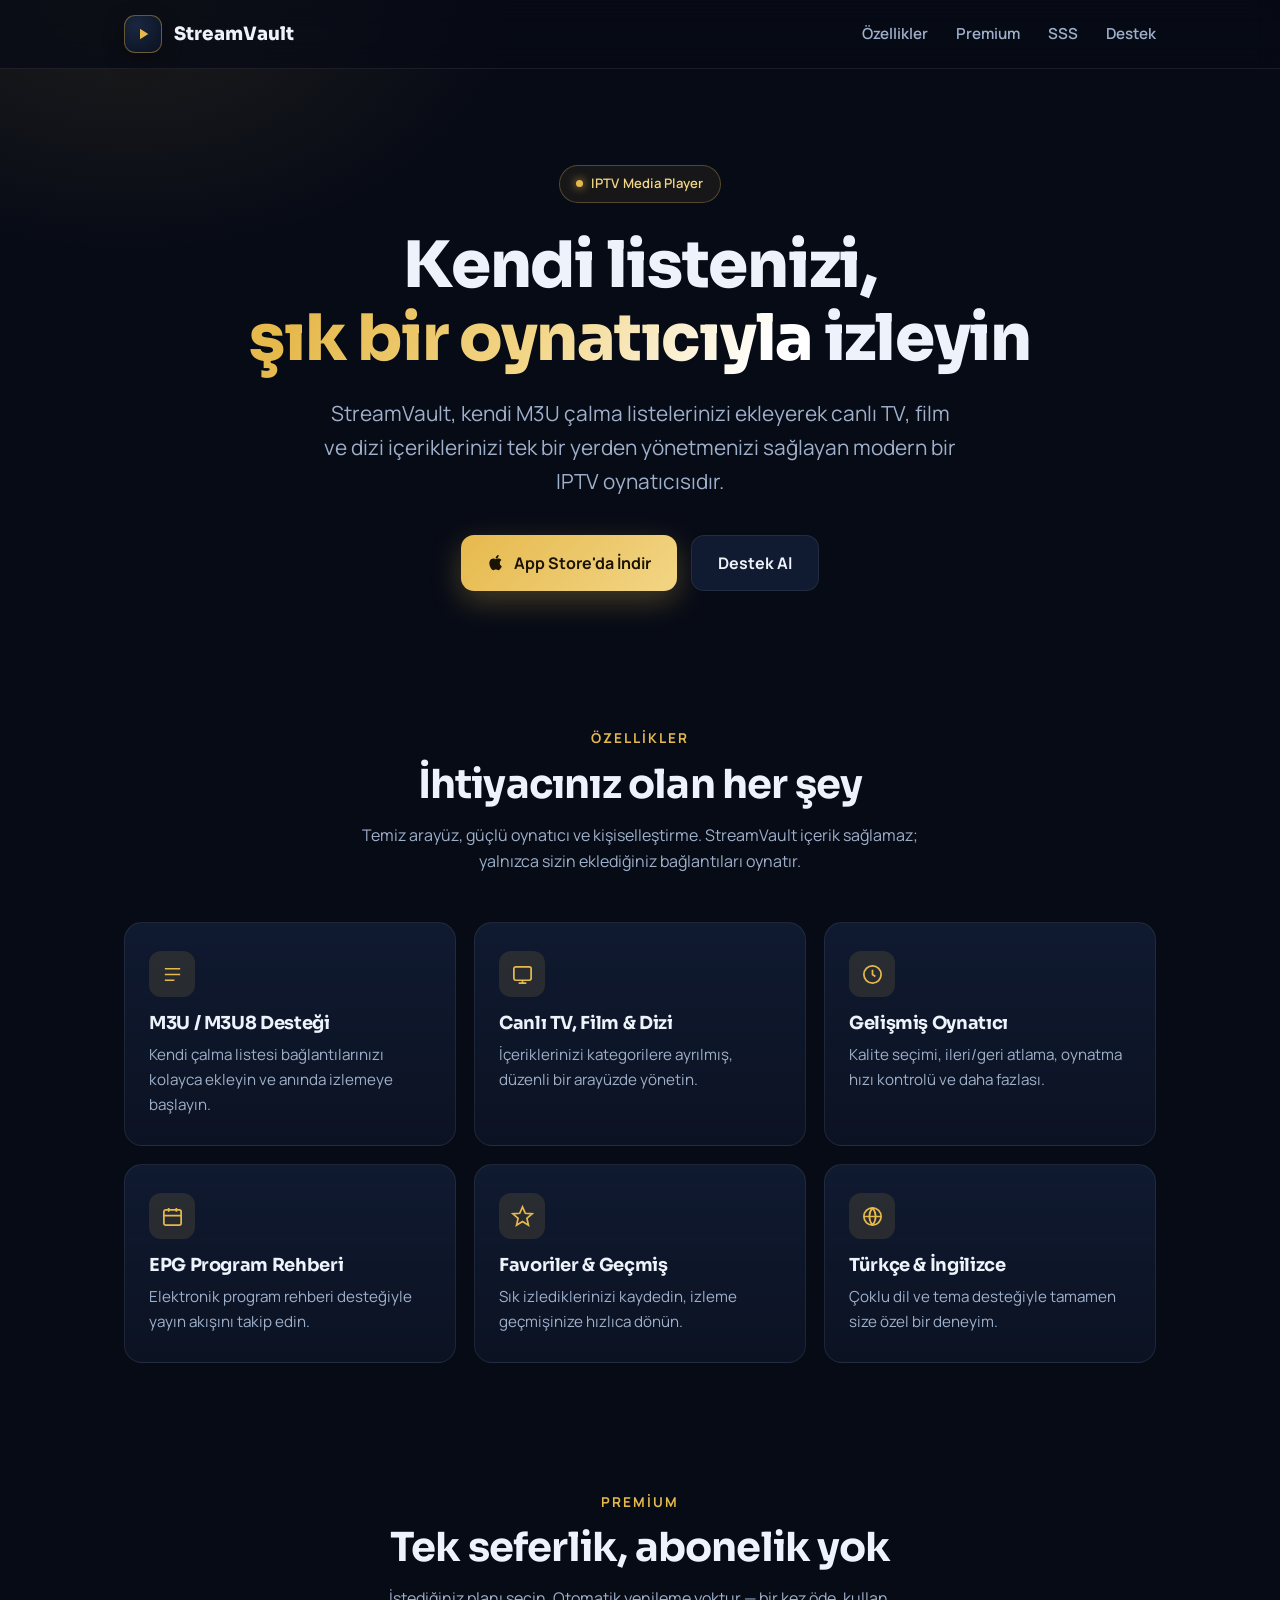
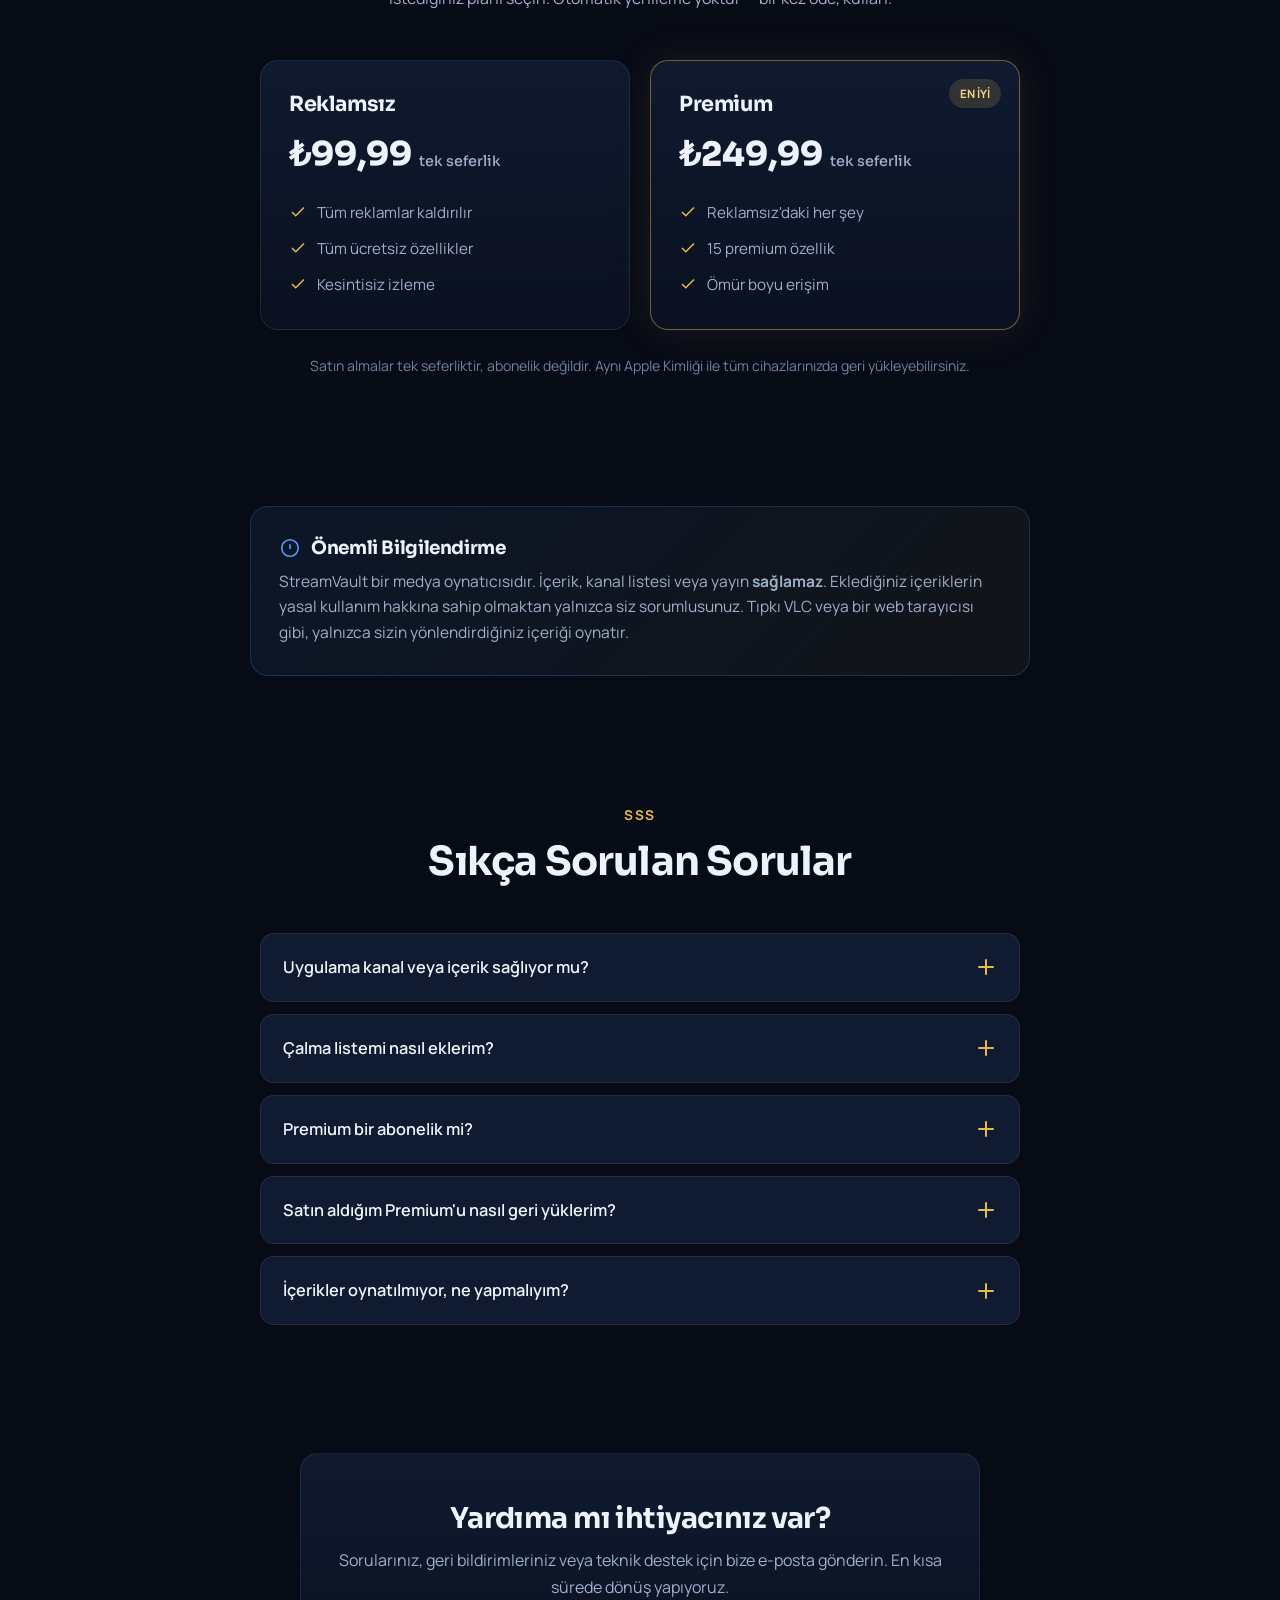
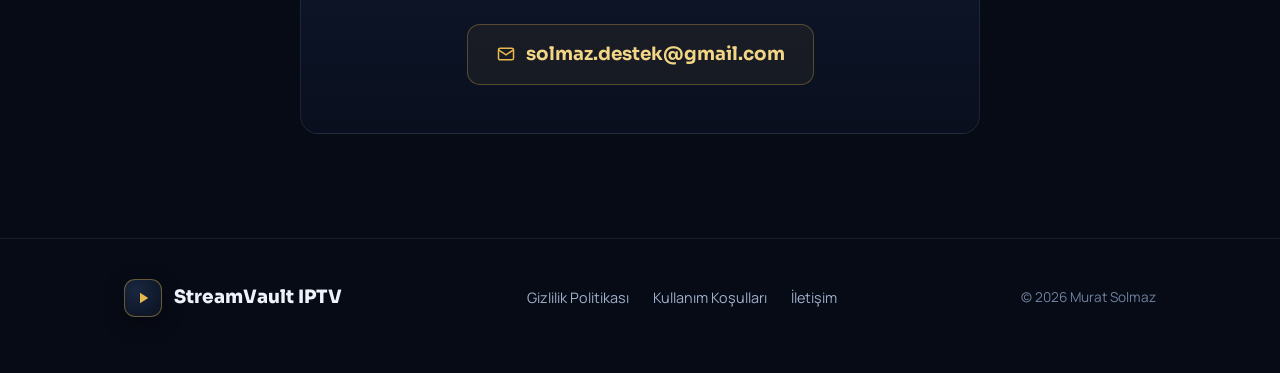
==== index.html @ bd15b853 "Add files via upload" ====
<!DOCTYPE html>
<html lang="tr">
<head>
<meta charset="UTF-8">
<meta name="viewport" content="width=device-width, initial-scale=1.0">
<title>StreamVault IPTV — Destek & Tanıtım</title>
<meta name="description" content="StreamVault IPTV — kendi M3U çalma listelerinizi şık ve hızlı bir oynatıcıyla izleyin. Destek, SSS ve yasal bilgiler.">
<link rel="preconnect" href="https://fonts.googleapis.com">
<link rel="preconnect" href="https://fonts.gstatic.com" crossorigin>
<link href="https://fonts.googleapis.com/css2?family=Sora:wght@600;700;800&family=Manrope:wght@400;500;600;700&display=swap" rel="stylesheet">
<style>
  :root{
    --bg:#070b16;
    --bg2:#0b1222;
    --panel:#101a30;
    --panel-2:#142038;
    --line:rgba(255,255,255,.08);
    --gold:#e6b94d;
    --gold-soft:#f2d585;
    --blue:#4f9cff;
    --text:#eef3fb;
    --muted:#9fb0cb;
    --muted-2:#6f819e;
    --radius:18px;
    --maxw:1080px;
  }
  *{box-sizing:border-box;margin:0;padding:0}
  html{scroll-behavior:smooth}
  body{
    font-family:'Manrope',system-ui,sans-serif;
    background:
      radial-gradient(900px 500px at 85% -10%, rgba(79,156,255,.14), transparent 60%),
      radial-gradient(700px 460px at 10% 0%, rgba(230,185,77,.10), transparent 55%),
      var(--bg);
    color:var(--text);
    line-height:1.65;
    -webkit-font-smoothing:antialiased;
    overflow-x:hidden;
  }
  .wrap{max-width:var(--maxw);margin:0 auto;padding:0 24px}
  h1,h2,h3{font-family:'Sora',sans-serif;line-height:1.15;letter-spacing:-.02em}

  /* NAV */
  header.nav{
    position:sticky;top:0;z-index:50;
    backdrop-filter:blur(14px);
    background:rgba(7,11,22,.72);
    border-bottom:1px solid var(--line);
  }
  .nav-inner{display:flex;align-items:center;justify-content:space-between;height:68px}
  .brand{display:flex;align-items:center;gap:12px;font-family:'Sora';font-weight:800;font-size:1.15rem}
  .logo{
    width:38px;height:38px;border-radius:11px;
    background:radial-gradient(circle at 32% 28%, #1a2740, #0a1120);
    border:1px solid rgba(230,185,77,.4);
    display:grid;place-items:center;flex:none;
    box-shadow:0 6px 20px rgba(0,0,0,.4);
  }
  .logo svg{width:18px;height:18px;fill:var(--gold)}
  .nav-links{display:flex;gap:28px}
  .nav-links a{color:var(--muted);text-decoration:none;font-weight:600;font-size:.95rem;transition:color .2s}
  .nav-links a:hover{color:var(--text)}
  @media(max-width:680px){.nav-links{display:none}}

  /* HERO */
  .hero{padding:96px 0 72px;text-align:center;position:relative}
  .pill{
    display:inline-flex;align-items:center;gap:8px;
    padding:7px 16px;border-radius:999px;
    border:1px solid rgba(230,185,77,.3);
    background:rgba(230,185,77,.07);
    color:var(--gold-soft);font-weight:600;font-size:.82rem;
    margin-bottom:26px;letter-spacing:.02em;
  }
  .pill span{width:7px;height:7px;border-radius:50%;background:var(--gold);box-shadow:0 0 10px var(--gold)}
  .hero h1{font-size:clamp(2.3rem,6vw,4rem);font-weight:800;margin-bottom:20px}
  .hero h1 .grad{
    background:linear-gradient(120deg,var(--gold) 10%,var(--gold-soft) 50%,#fff 90%);
    -webkit-background-clip:text;background-clip:text;-webkit-text-fill-color:transparent;
  }
  .hero p.lead{font-size:clamp(1.05rem,2.4vw,1.3rem);color:var(--muted);max-width:640px;margin:0 auto 36px}
  .cta-row{display:flex;gap:14px;justify-content:center;flex-wrap:wrap}
  .btn{
    display:inline-flex;align-items:center;gap:9px;
    padding:14px 26px;border-radius:13px;font-weight:700;font-size:1rem;
    text-decoration:none;transition:transform .15s, box-shadow .2s;cursor:pointer;border:none;
  }
  .btn-primary{
    background:linear-gradient(135deg,var(--gold),var(--gold-soft));
    color:#1a1304;box-shadow:0 10px 30px rgba(230,185,77,.28);
  }
  .btn-primary:hover{transform:translateY(-2px);box-shadow:0 14px 38px rgba(230,185,77,.4)}
  .btn-ghost{background:var(--panel);color:var(--text);border:1px solid var(--line)}
  .btn-ghost:hover{transform:translateY(-2px);border-color:rgba(255,255,255,.2)}

  /* SECTION */
  section{padding:64px 0}
  .sec-head{text-align:center;margin-bottom:48px}
  .sec-head .kicker{color:var(--gold);font-weight:700;font-size:.85rem;letter-spacing:.14em;text-transform:uppercase;display:block;margin-bottom:12px}
  .sec-head h2{font-size:clamp(1.7rem,4vw,2.5rem);font-weight:700}
  .sec-head p{color:var(--muted);max-width:560px;margin:14px auto 0}

  /* FEATURE GRID */
  .grid{display:grid;grid-template-columns:repeat(3,1fr);gap:18px}
  @media(max-width:860px){.grid{grid-template-columns:repeat(2,1fr)}}
  @media(max-width:560px){.grid{grid-template-columns:1fr}}
  .card{
    background:linear-gradient(180deg,var(--panel),rgba(16,26,48,.5));
    border:1px solid var(--line);border-radius:var(--radius);
    padding:28px 24px;transition:transform .2s, border-color .2s;
  }
  .card:hover{transform:translateY(-4px);border-color:rgba(230,185,77,.25)}
  .card .ic{
    width:46px;height:46px;border-radius:12px;display:grid;place-items:center;
    background:rgba(230,185,77,.12);margin-bottom:16px;
  }
  .card .ic svg{width:23px;height:23px;stroke:var(--gold);fill:none;stroke-width:1.8}
  .card h3{font-size:1.12rem;margin-bottom:8px}
  .card p{color:var(--muted);font-size:.95rem}

  /* PRICING */
  .price-grid{display:grid;grid-template-columns:1fr 1fr;gap:20px;max-width:760px;margin:0 auto}
  @media(max-width:620px){.price-grid{grid-template-columns:1fr}}
  .price{
    background:linear-gradient(180deg,var(--panel),rgba(16,26,48,.4));
    border:1px solid var(--line);border-radius:var(--radius);padding:32px 28px;position:relative;
  }
  .price.feat{border-color:rgba(230,185,77,.45);box-shadow:0 0 40px rgba(230,185,77,.1)}
  .price .tag{position:absolute;top:18px;right:18px;font-size:.72rem;font-weight:700;padding:5px 11px;border-radius:999px;background:rgba(230,185,77,.16);color:var(--gold-soft)}
  .price h3{font-size:1.3rem;margin-bottom:6px}
  .price .amt{font-family:'Sora';font-size:2.1rem;font-weight:800;margin:10px 0 4px}
  .price .amt small{font-size:.9rem;font-weight:500;color:var(--muted)}
  .price ul{list-style:none;margin-top:18px;display:flex;flex-direction:column;gap:11px}
  .price li{display:flex;gap:10px;align-items:flex-start;color:var(--muted);font-size:.95rem}
  .price li svg{width:18px;height:18px;flex:none;margin-top:3px;stroke:var(--gold);fill:none;stroke-width:2}
  .note-once{text-align:center;color:var(--muted-2);font-size:.88rem;margin-top:24px}

  /* IMPORTANT BOX */
  .notice{
    background:linear-gradient(135deg,rgba(79,156,255,.08),rgba(230,185,77,.05));
    border:1px solid rgba(79,156,255,.2);border-radius:var(--radius);
    padding:30px 28px;max-width:780px;margin:0 auto;
  }
  .notice h3{display:flex;align-items:center;gap:10px;font-size:1.15rem;margin-bottom:10px}
  .notice h3 svg{width:22px;height:22px;stroke:var(--blue);fill:none;stroke-width:1.8}
  .notice p{color:var(--muted);font-size:.97rem}

  /* FAQ */
  .faq-list{max-width:760px;margin:0 auto;display:flex;flex-direction:column;gap:12px}
  details{
    background:var(--panel);border:1px solid var(--line);border-radius:14px;
    padding:0 22px;overflow:hidden;transition:border-color .2s;
  }
  details[open]{border-color:rgba(230,185,77,.25)}
  summary{
    cursor:pointer;padding:20px 0;font-weight:600;font-size:1.02rem;
    list-style:none;display:flex;justify-content:space-between;align-items:center;gap:16px;
  }
  summary::-webkit-details-marker{display:none}
  summary .plus{flex:none;width:22px;height:22px;position:relative;transition:transform .25s}
  summary .plus::before,summary .plus::after{content:'';position:absolute;background:var(--gold);border-radius:2px}
  summary .plus::before{top:10px;left:3px;right:3px;height:2px}
  summary .plus::after{left:10px;top:3px;bottom:3px;width:2px;transition:opacity .25s}
  details[open] summary .plus::after{opacity:0}
  details .ans{color:var(--muted);font-size:.96rem;padding:0 0 22px}

  /* CONTACT */
  .contact-box{
    text-align:center;background:linear-gradient(180deg,var(--panel),rgba(16,26,48,.3));
    border:1px solid var(--line);border-radius:var(--radius);padding:48px 28px;max-width:680px;margin:0 auto;
  }
  .contact-box h2{font-size:1.8rem;margin-bottom:12px}
  .contact-box p{color:var(--muted);margin-bottom:24px}
  .mail{
    display:inline-flex;align-items:center;gap:10px;font-family:'Sora';font-weight:700;
    font-size:1.15rem;color:var(--gold-soft);text-decoration:none;
    padding:14px 28px;border:1px solid rgba(230,185,77,.3);border-radius:13px;
    background:rgba(230,185,77,.06);transition:all .2s;
  }
  .mail:hover{background:rgba(230,185,77,.12);transform:translateY(-2px)}
  .mail svg{width:20px;height:20px;stroke:var(--gold);fill:none;stroke-width:1.8}

  /* FOOTER */
  footer{border-top:1px solid var(--line);padding:40px 0 56px;margin-top:40px}
  .foot-inner{display:flex;justify-content:space-between;align-items:center;flex-wrap:wrap;gap:20px}
  .foot-links{display:flex;gap:24px;flex-wrap:wrap}
  .foot-links a{color:var(--muted);text-decoration:none;font-size:.9rem;transition:color .2s}
  .foot-links a:hover{color:var(--gold-soft)}
  .copy{color:var(--muted-2);font-size:.85rem}

  .reveal{opacity:0;transform:translateY(24px);transition:opacity .7s ease, transform .7s ease}
  .reveal.in{opacity:1;transform:none}
</style>
</head>
<body>

<header class="nav">
  <div class="wrap nav-inner">
    <div class="brand">
      <span class="logo">
        <svg viewBox="0 0 24 24"><path d="M8 5v14l11-7z"/></svg>
      </span>
      StreamVault
    </div>
    <nav class="nav-links">
      <a href="#features">Özellikler</a>
      <a href="#pricing">Premium</a>
      <a href="#faq">SSS</a>
      <a href="#contact">Destek</a>
    </nav>
  </div>
</header>

<section class="hero">
  <div class="wrap">
    <div class="pill"><span></span> IPTV Media Player</div>
    <h1>Kendi listenizi,<br><span class="grad">şık bir oynatıcıyla</span> izleyin</h1>
    <p class="lead">StreamVault, kendi M3U çalma listelerinizi ekleyerek canlı TV, film ve dizi içeriklerinizi tek bir yerden yönetmenizi sağlayan modern bir IPTV oynatıcısıdır.</p>
    <div class="cta-row">
      <a class="btn btn-primary" href="https://apps.apple.com/tr/app/streamvault-iptv/id6762657480">
        <svg width="18" height="18" viewBox="0 0 24 24" fill="#1a1304"><path d="M17.05 12.04c-.03-2.6 2.12-3.85 2.22-3.91-1.21-1.77-3.09-2.01-3.76-2.04-1.6-.16-3.12.94-3.93.94-.81 0-2.06-.92-3.39-.89-1.74.03-3.35 1.01-4.25 2.57-1.81 3.14-.46 7.79 1.3 10.34.86 1.25 1.88 2.65 3.21 2.6 1.29-.05 1.78-.83 3.34-.83 1.55 0 2 .83 3.37.81 1.39-.03 2.27-1.27 3.12-2.53.98-1.45 1.39-2.85 1.41-2.92-.03-.01-2.71-1.04-2.74-4.13M14.54 4.6c.71-.86 1.19-2.06 1.06-3.25-1.02.04-2.26.68-2.99 1.54-.66.76-1.23 1.98-1.08 3.15 1.14.09 2.3-.58 3.01-1.44"/></svg>
        App Store'da İndir
      </a>
      <a class="btn btn-ghost" href="#contact">Destek Al</a>
    </div>
  </div>
</section>

<section id="features">
  <div class="wrap">
    <div class="sec-head reveal">
      <span class="kicker">Özellikler</span>
      <h2>İhtiyacınız olan her şey</h2>
      <p>Temiz arayüz, güçlü oynatıcı ve kişiselleştirme. StreamVault içerik sağlamaz; yalnızca sizin eklediğiniz bağlantıları oynatır.</p>
    </div>
    <div class="grid">
      <div class="card reveal">
        <div class="ic"><svg viewBox="0 0 24 24"><path d="M4 6h16M4 12h16M4 18h10"/></svg></div>
        <h3>M3U / M3U8 Desteği</h3>
        <p>Kendi çalma listesi bağlantılarınızı kolayca ekleyin ve anında izlemeye başlayın.</p>
      </div>
      <div class="card reveal">
        <div class="ic"><svg viewBox="0 0 24 24"><rect x="3" y="4" width="18" height="14" rx="2"/><path d="M8 21h8M12 18v3"/></svg></div>
        <h3>Canlı TV, Film & Dizi</h3>
        <p>İçeriklerinizi kategorilere ayrılmış, düzenli bir arayüzde yönetin.</p>
      </div>
      <div class="card reveal">
        <div class="ic"><svg viewBox="0 0 24 24"><circle cx="12" cy="12" r="9"/><path d="M12 7v5l3 2"/></svg></div>
        <h3>Gelişmiş Oynatıcı</h3>
        <p>Kalite seçimi, ileri/geri atlama, oynatma hızı kontrolü ve daha fazlası.</p>
      </div>
      <div class="card reveal">
        <div class="ic"><svg viewBox="0 0 24 24"><rect x="3" y="5" width="18" height="16" rx="2"/><path d="M16 3v4M8 3v4M3 11h18"/></svg></div>
        <h3>EPG Program Rehberi</h3>
        <p>Elektronik program rehberi desteğiyle yayın akışını takip edin.</p>
      </div>
      <div class="card reveal">
        <div class="ic"><svg viewBox="0 0 24 24"><path d="M12 17.3l-6.2 3.7 1.6-7L2 9.2l7.1-.6L12 2l2.9 6.6 7.1.6-5.4 4.8 1.6 7z"/></svg></div>
        <h3>Favoriler & Geçmiş</h3>
        <p>Sık izlediklerinizi kaydedin, izleme geçmişinize hızlıca dönün.</p>
      </div>
      <div class="card reveal">
        <div class="ic"><svg viewBox="0 0 24 24"><circle cx="12" cy="12" r="9"/><path d="M3 12h18M12 3a14 14 0 010 18M12 3a14 14 0 000 18"/></svg></div>
        <h3>Türkçe & İngilizce</h3>
        <p>Çoklu dil ve tema desteğiyle tamamen size özel bir deneyim.</p>
      </div>
    </div>
  </div>
</section>

<section id="pricing">
  <div class="wrap">
    <div class="sec-head reveal">
      <span class="kicker">Premium</span>
      <h2>Tek seferlik, abonelik yok</h2>
      <p>İstediğiniz planı seçin. Otomatik yenileme yoktur — bir kez öde, kullan.</p>
    </div>
    <div class="price-grid">
      <div class="price reveal">
        <h3>Reklamsız</h3>
        <div class="amt">₺99,99 <small>tek seferlik</small></div>
        <ul>
          <li><svg viewBox="0 0 24 24"><path d="M20 6L9 17l-5-5"/></svg> Tüm reklamlar kaldırılır</li>
          <li><svg viewBox="0 0 24 24"><path d="M20 6L9 17l-5-5"/></svg> Tüm ücretsiz özellikler</li>
          <li><svg viewBox="0 0 24 24"><path d="M20 6L9 17l-5-5"/></svg> Kesintisiz izleme</li>
        </ul>
      </div>
      <div class="price feat reveal">
        <span class="tag">EN İYİ</span>
        <h3>Premium</h3>
        <div class="amt">₺249,99 <small>tek seferlik</small></div>
        <ul>
          <li><svg viewBox="0 0 24 24"><path d="M20 6L9 17l-5-5"/></svg> Reklamsız'daki her şey</li>
          <li><svg viewBox="0 0 24 24"><path d="M20 6L9 17l-5-5"/></svg> 15 premium özellik</li>
          <li><svg viewBox="0 0 24 24"><path d="M20 6L9 17l-5-5"/></svg> Ömür boyu erişim</li>
        </ul>
      </div>
    </div>
    <p class="note-once">Satın almalar tek seferliktir, abonelik değildir. Aynı Apple Kimliği ile tüm cihazlarınızda geri yükleyebilirsiniz.</p>
  </div>
</section>

<section>
  <div class="wrap">
    <div class="notice reveal">
      <h3><svg viewBox="0 0 24 24"><circle cx="12" cy="12" r="9"/><path d="M12 8v5M12 16h.01"/></svg> Önemli Bilgilendirme</h3>
      <p>StreamVault bir medya oynatıcısıdır. İçerik, kanal listesi veya yayın <strong>sağlamaz</strong>. Eklediğiniz içeriklerin yasal kullanım hakkına sahip olmaktan yalnızca siz sorumlusunuz. Tıpkı VLC veya bir web tarayıcısı gibi, yalnızca sizin yönlendirdiğiniz içeriği oynatır.</p>
    </div>
  </div>
</section>

<section id="faq">
  <div class="wrap">
    <div class="sec-head reveal">
      <span class="kicker">SSS</span>
      <h2>Sıkça Sorulan Sorular</h2>
    </div>
    <div class="faq-list">
      <details class="reveal"><summary>Uygulama kanal veya içerik sağlıyor mu?<span class="plus"></span></summary><div class="ans">Hayır. StreamVault yalnızca bir oynatıcıdır. Hiçbir kanal, yayın veya çalma listesi içermez. İzlemek için kendi M3U/M3U8 bağlantınızı eklemeniz gerekir.</div></details>
      <details class="reveal"><summary>Çalma listemi nasıl eklerim?<span class="plus"></span></summary><div class="ans">Uygulamayı açın, Ayarlar → "Playlist Ekle" bölümüne gidin ve sahip olduğunuz M3U bağlantısını yapıştırın. İçerikleriniz otomatik olarak yüklenir.</div></details>
      <details class="reveal"><summary>Premium bir abonelik mi?<span class="plus"></span></summary><div class="ans">Hayır. Hem "Reklamsız" hem "Premium" tek seferlik satın alımlardır. Otomatik yenileme veya tekrar eden ödeme yoktur.</div></details>
      <details class="reveal"><summary>Satın aldığım Premium'u nasıl geri yüklerim?<span class="plus"></span></summary><div class="ans">Premium ekranındaki "Satın Alımları Geri Yükle" butonuna dokunun. Aynı Apple Kimliği ile yaptığınız satın alımlar geri yüklenir.</div></details>
      <details class="reveal"><summary>İçerikler oynatılmıyor, ne yapmalıyım?<span class="plus"></span></summary><div class="ans">Genellikle sorun çalma listesi bağlantınızın kaynağındadır (ölü bağlantı, sunucu sorunu vb.). Bağlantınızın geçerli ve aktif olduğundan emin olun. Sorun devam ederse bize ulaşın.</div></details>
    </div>
  </div>
</section>

<section id="contact">
  <div class="wrap">
    <div class="contact-box reveal">
      <h2>Yardıma mı ihtiyacınız var?</h2>
      <p>Sorularınız, geri bildirimleriniz veya teknik destek için bize e-posta gönderin. En kısa sürede dönüş yapıyoruz.</p>
      <a class="mail" href="mailto:solmaz.destek@gmail.com">
        <svg viewBox="0 0 24 24"><rect x="3" y="5" width="18" height="14" rx="2"/><path d="M3 7l9 6 9-6"/></svg>
        solmaz.destek@gmail.com
      </a>
    </div>
  </div>
</section>

<footer>
  <div class="wrap foot-inner">
    <div class="brand">
      <span class="logo"><svg viewBox="0 0 24 24"><path d="M8 5v14l11-7z"/></svg></span>
      StreamVault IPTV
    </div>
    <div class="foot-links">
      <a href="https://gist.githubusercontent.com/muratsezge-alt/57a60ac7bba4a7494eb8a30b36fe1b55/raw/083769c02d059888ab2db12d92b457cb4a80096b/privacy_policy.txt">Gizlilik Politikası</a>
      <a href="https://gist.githubusercontent.com/muratsezge-alt/88930038edd16ac57fd16eb6643126c4/raw/b0a9246acb3329d18c4afd1e136d82c016bf0df9/terms_of_service.txt">Kullanım Koşulları</a>
      <a href="mailto:solmaz.destek@gmail.com">İletişim</a>
    </div>
    <div class="copy">© 2026 Murat Solmaz</div>
  </div>
</footer>

<script>
  const obs = new IntersectionObserver((entries)=>{
    entries.forEach((e,i)=>{ if(e.isIntersecting){ setTimeout(()=>e.target.classList.add('in'), i*60); obs.unobserve(e.target);} });
  },{threshold:.12});
  document.querySelectorAll('.reveal').forEach(el=>obs.observe(el));
</script>
</body>
</html>
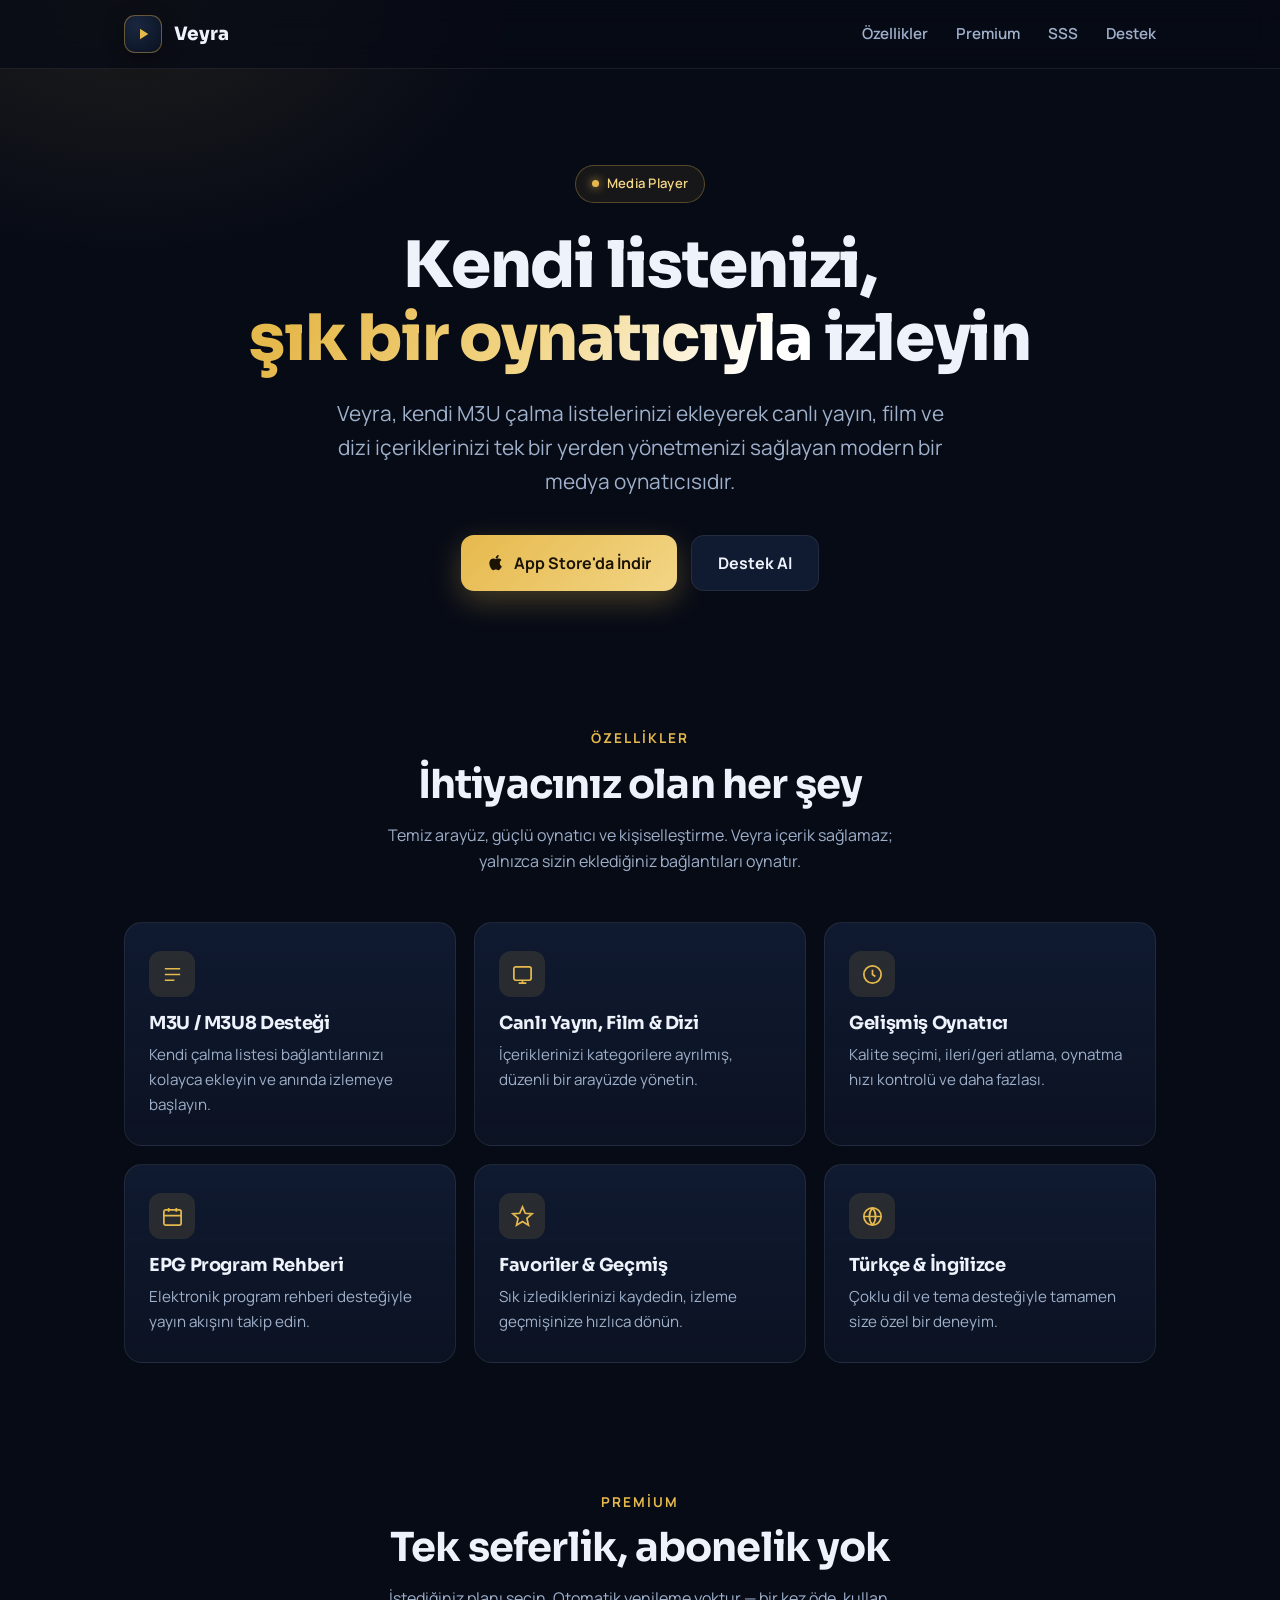
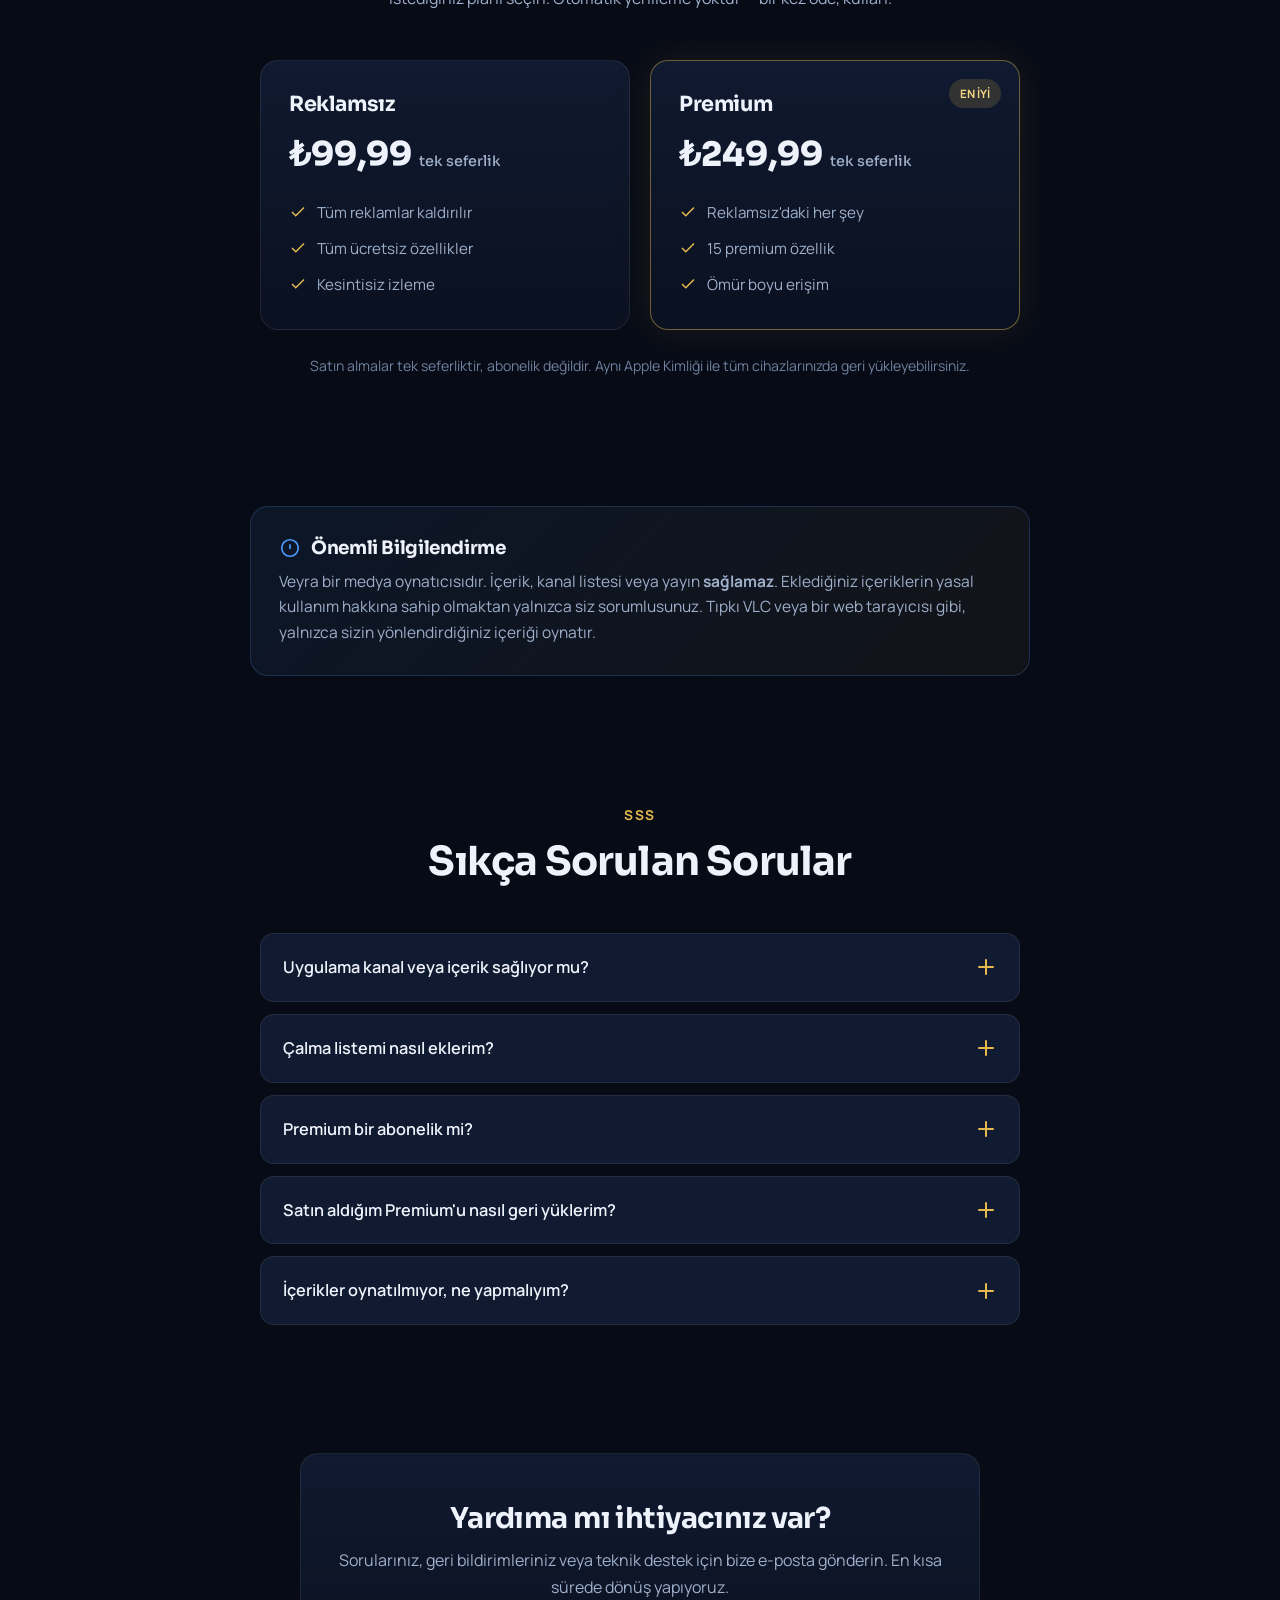
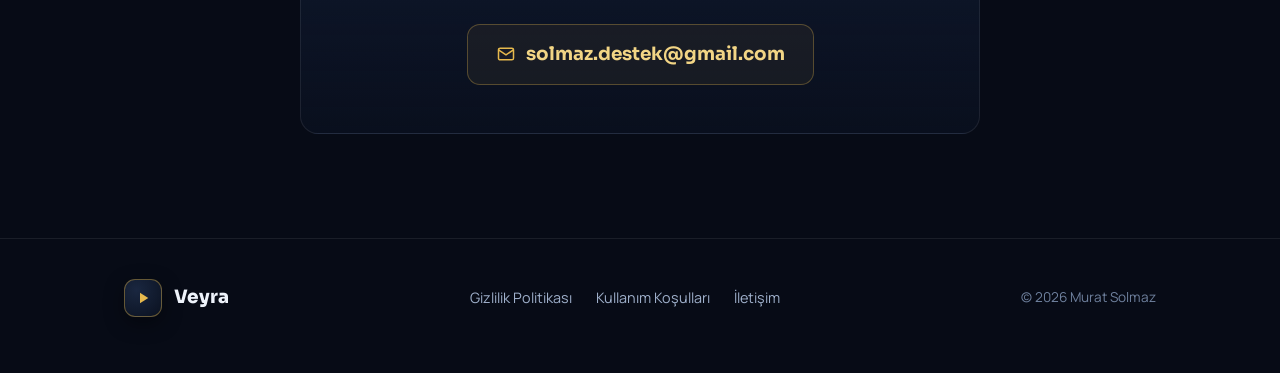
==== commit 591b58ef: "Change title and description from StreamVault to Veyra" ====
--- a/index.html
+++ b/index.html
@@ -3,8 +3,8 @@
 <head>
 <meta charset="UTF-8">
 <meta name="viewport" content="width=device-width, initial-scale=1.0">
-<title>StreamVault IPTV — Destek & Tanıtım</title>
-<meta name="description" content="StreamVault IPTV — kendi M3U çalma listelerinizi şık ve hızlı bir oynatıcıyla izleyin. Destek, SSS ve yasal bilgiler.">
+<title>Veyra — Destek & Tanıtım</title>
+<meta name="description" content="Veyra — kendi M3U çalma listelerinizi şık ve hızlı bir oynatıcıyla izleyin. Destek, SSS ve yasal bilgiler.">
 <link rel="preconnect" href="https://fonts.googleapis.com">
 <link rel="preconnect" href="https://fonts.gstatic.com" crossorigin>
 <link href="https://fonts.googleapis.com/css2?family=Sora:wght@600;700;800&family=Manrope:wght@400;500;600;700&display=swap" rel="stylesheet">
@@ -200,7 +200,7 @@
       <span class="logo">
         <svg viewBox="0 0 24 24"><path d="M8 5v14l11-7z"/></svg>
       </span>
-      StreamVault
+      Veyra
     </div>
     <nav class="nav-links">
       <a href="#features">Özellikler</a>
@@ -213,11 +213,11 @@
 
 <section class="hero">
   <div class="wrap">
-    <div class="pill"><span></span> IPTV Media Player</div>
+    <div class="pill"><span></span> Media Player</div>
     <h1>Kendi listenizi,<br><span class="grad">şık bir oynatıcıyla</span> izleyin</h1>
-    <p class="lead">StreamVault, kendi M3U çalma listelerinizi ekleyerek canlı TV, film ve dizi içeriklerinizi tek bir yerden yönetmenizi sağlayan modern bir IPTV oynatıcısıdır.</p>
+    <p class="lead">Veyra, kendi M3U çalma listelerinizi ekleyerek canlı yayın, film ve dizi içeriklerinizi tek bir yerden yönetmenizi sağlayan modern bir medya oynatıcısıdır.</p>
     <div class="cta-row">
-      <a class="btn btn-primary" href="https://apps.apple.com/tr/app/streamvault-iptv/id6762657480">
+      <a class="btn btn-primary" href="https://apps.apple.com/app/id6762657480">
         <svg width="18" height="18" viewBox="0 0 24 24" fill="#1a1304"><path d="M17.05 12.04c-.03-2.6 2.12-3.85 2.22-3.91-1.21-1.77-3.09-2.01-3.76-2.04-1.6-.16-3.12.94-3.93.94-.81 0-2.06-.92-3.39-.89-1.74.03-3.35 1.01-4.25 2.57-1.81 3.14-.46 7.79 1.3 10.34.86 1.25 1.88 2.65 3.21 2.6 1.29-.05 1.78-.83 3.34-.83 1.55 0 2 .83 3.37.81 1.39-.03 2.27-1.27 3.12-2.53.98-1.45 1.39-2.85 1.41-2.92-.03-.01-2.71-1.04-2.74-4.13M14.54 4.6c.71-.86 1.19-2.06 1.06-3.25-1.02.04-2.26.68-2.99 1.54-.66.76-1.23 1.98-1.08 3.15 1.14.09 2.3-.58 3.01-1.44"/></svg>
         App Store'da İndir
       </a>
@@ -231,7 +231,7 @@
     <div class="sec-head reveal">
       <span class="kicker">Özellikler</span>
       <h2>İhtiyacınız olan her şey</h2>
-      <p>Temiz arayüz, güçlü oynatıcı ve kişiselleştirme. StreamVault içerik sağlamaz; yalnızca sizin eklediğiniz bağlantıları oynatır.</p>
+      <p>Temiz arayüz, güçlü oynatıcı ve kişiselleştirme. Veyra içerik sağlamaz; yalnızca sizin eklediğiniz bağlantıları oynatır.</p>
     </div>
     <div class="grid">
       <div class="card reveal">
@@ -241,7 +241,7 @@
       </div>
       <div class="card reveal">
         <div class="ic"><svg viewBox="0 0 24 24"><rect x="3" y="4" width="18" height="14" rx="2"/><path d="M8 21h8M12 18v3"/></svg></div>
-        <h3>Canlı TV, Film & Dizi</h3>
+        <h3>Canlı Yayın, Film & Dizi</h3>
         <p>İçeriklerinizi kategorilere ayrılmış, düzenli bir arayüzde yönetin.</p>
       </div>
       <div class="card reveal">
@@ -304,7 +304,7 @@
   <div class="wrap">
     <div class="notice reveal">
       <h3><svg viewBox="0 0 24 24"><circle cx="12" cy="12" r="9"/><path d="M12 8v5M12 16h.01"/></svg> Önemli Bilgilendirme</h3>
-      <p>StreamVault bir medya oynatıcısıdır. İçerik, kanal listesi veya yayın <strong>sağlamaz</strong>. Eklediğiniz içeriklerin yasal kullanım hakkına sahip olmaktan yalnızca siz sorumlusunuz. Tıpkı VLC veya bir web tarayıcısı gibi, yalnızca sizin yönlendirdiğiniz içeriği oynatır.</p>
+      <p>Veyra bir medya oynatıcısıdır. İçerik, kanal listesi veya yayın <strong>sağlamaz</strong>. Eklediğiniz içeriklerin yasal kullanım hakkına sahip olmaktan yalnızca siz sorumlusunuz. Tıpkı VLC veya bir web tarayıcısı gibi, yalnızca sizin yönlendirdiğiniz içeriği oynatır.</p>
     </div>
   </div>
 </section>
@@ -316,7 +316,7 @@
       <h2>Sıkça Sorulan Sorular</h2>
     </div>
     <div class="faq-list">
-      <details class="reveal"><summary>Uygulama kanal veya içerik sağlıyor mu?<span class="plus"></span></summary><div class="ans">Hayır. StreamVault yalnızca bir oynatıcıdır. Hiçbir kanal, yayın veya çalma listesi içermez. İzlemek için kendi M3U/M3U8 bağlantınızı eklemeniz gerekir.</div></details>
+      <details class="reveal"><summary>Uygulama kanal veya içerik sağlıyor mu?<span class="plus"></span></summary><div class="ans">Hayır. Veyra yalnızca bir oynatıcıdır. Hiçbir kanal, yayın veya çalma listesi içermez. İzlemek için kendi M3U/M3U8 bağlantınızı eklemeniz gerekir.</div></details>
       <details class="reveal"><summary>Çalma listemi nasıl eklerim?<span class="plus"></span></summary><div class="ans">Uygulamayı açın, Ayarlar → "Playlist Ekle" bölümüne gidin ve sahip olduğunuz M3U bağlantısını yapıştırın. İçerikleriniz otomatik olarak yüklenir.</div></details>
       <details class="reveal"><summary>Premium bir abonelik mi?<span class="plus"></span></summary><div class="ans">Hayır. Hem "Reklamsız" hem "Premium" tek seferlik satın alımlardır. Otomatik yenileme veya tekrar eden ödeme yoktur.</div></details>
       <details class="reveal"><summary>Satın aldığım Premium'u nasıl geri yüklerim?<span class="plus"></span></summary><div class="ans">Premium ekranındaki "Satın Alımları Geri Yükle" butonuna dokunun. Aynı Apple Kimliği ile yaptığınız satın alımlar geri yüklenir.</div></details>
@@ -342,7 +342,7 @@
   <div class="wrap foot-inner">
     <div class="brand">
       <span class="logo"><svg viewBox="0 0 24 24"><path d="M8 5v14l11-7z"/></svg></span>
-      StreamVault IPTV
+      Veyra
     </div>
     <div class="foot-links">
       <a href="https://gist.githubusercontent.com/muratsezge-alt/57a60ac7bba4a7494eb8a30b36fe1b55/raw/083769c02d059888ab2db12d92b457cb4a80096b/privacy_policy.txt">Gizlilik Politikası</a>
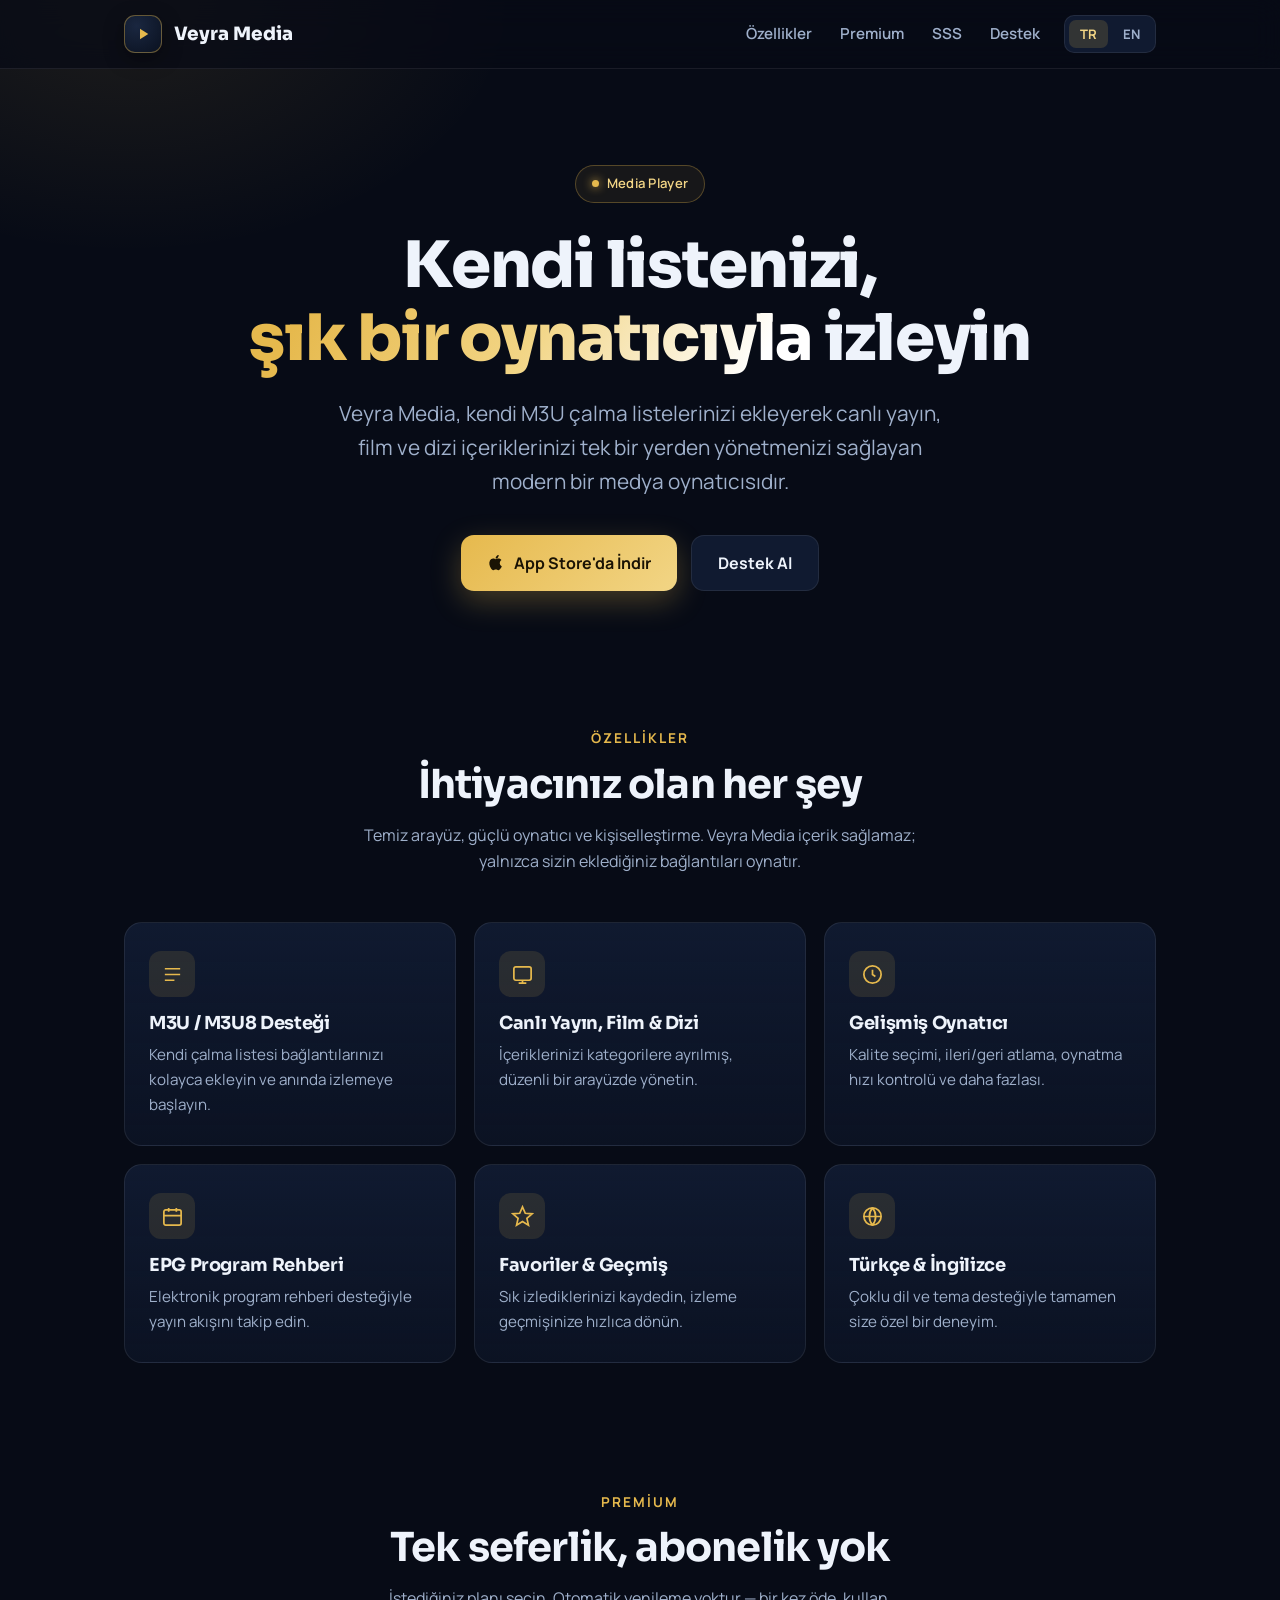
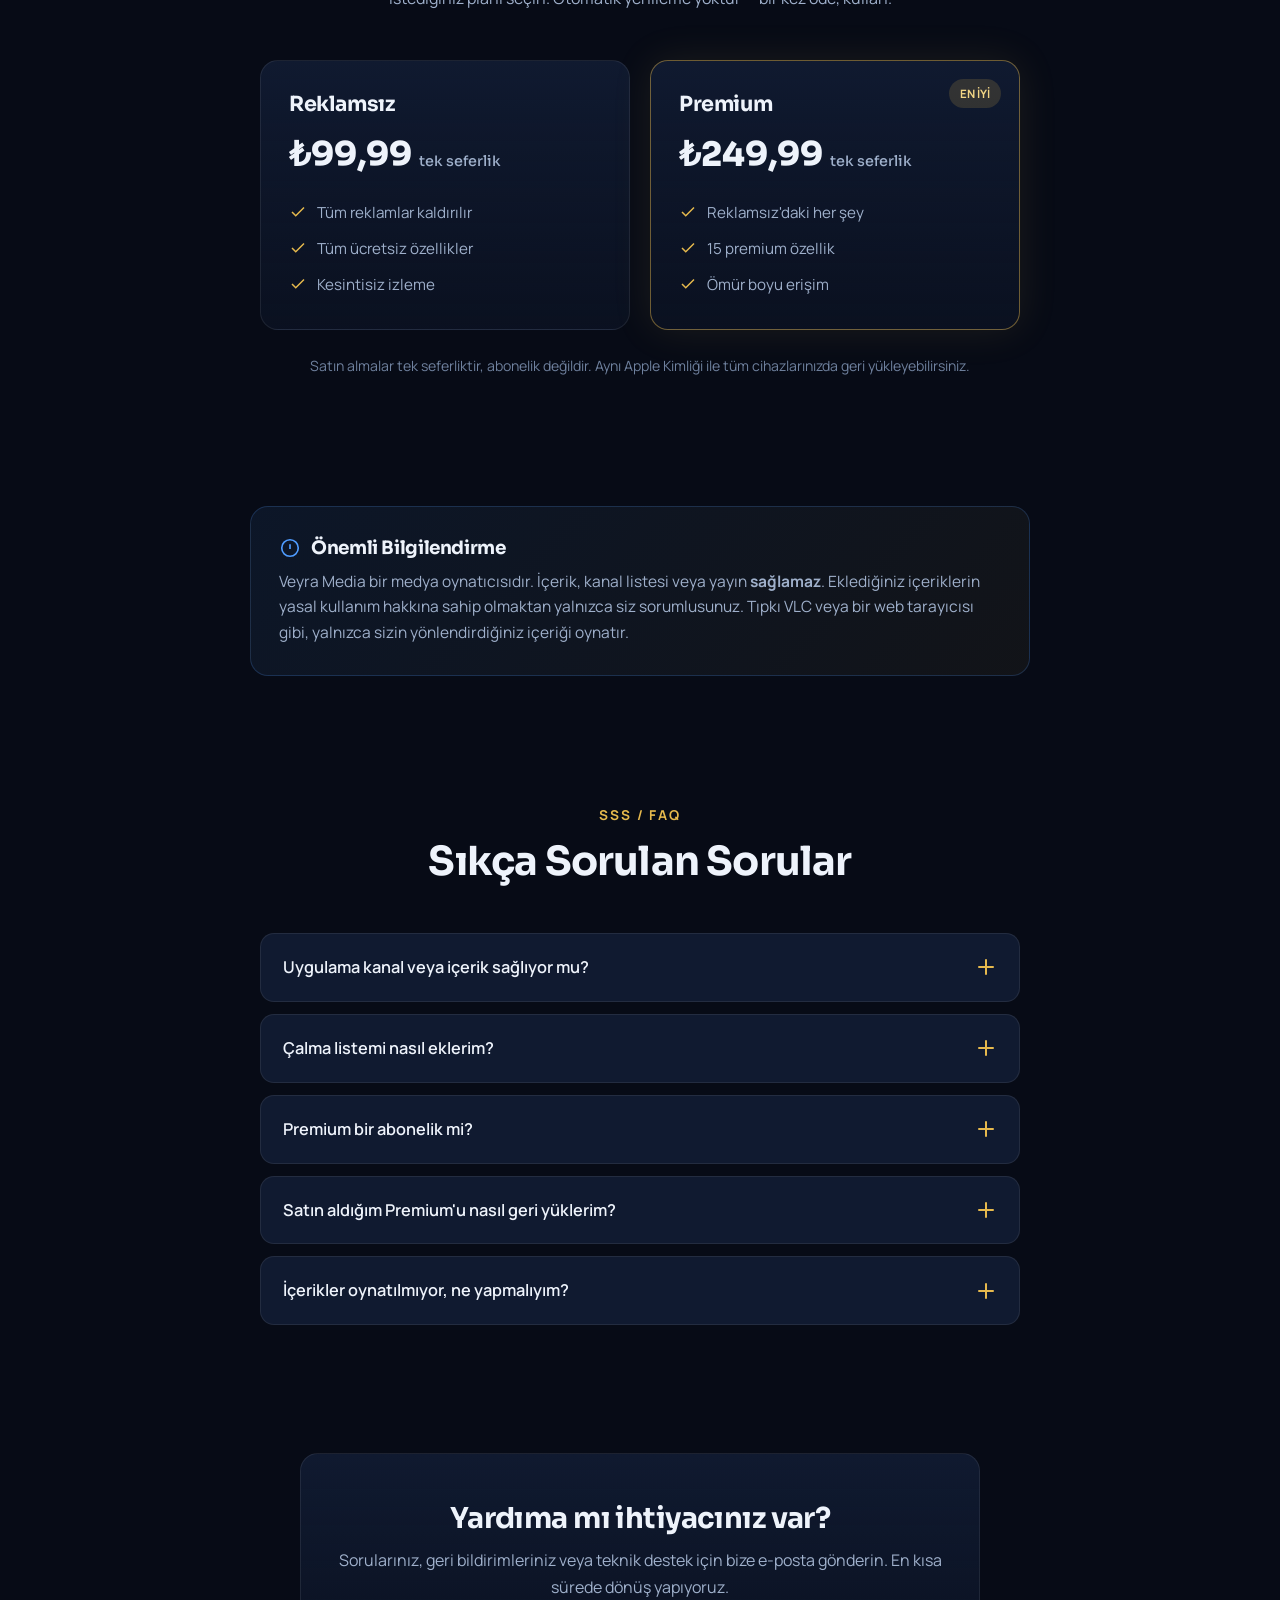
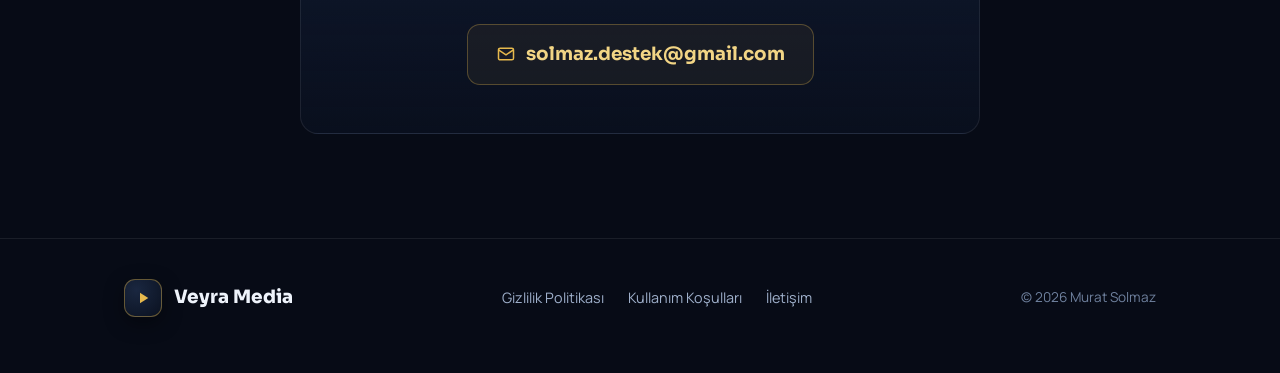
==== commit 0df386f6: "Update fmt.Println output from 'Hello' to 'Goodbye'" ====
--- a/index.html
+++ b/index.html
@@ -3,26 +3,16 @@
 <head>
 <meta charset="UTF-8">
 <meta name="viewport" content="width=device-width, initial-scale=1.0">
-<title>Veyra — Destek & Tanıtım</title>
-<meta name="description" content="Veyra — kendi M3U çalma listelerinizi şık ve hızlı bir oynatıcıyla izleyin. Destek, SSS ve yasal bilgiler.">
+<title>Veyra Media — Destek & Tanıtım</title>
+<meta name="description" content="Veyra Media — kendi M3U çalma listelerinizi şık ve hızlı bir oynatıcıyla izleyin. Destek, SSS ve yasal bilgiler.">
 <link rel="preconnect" href="https://fonts.googleapis.com">
 <link rel="preconnect" href="https://fonts.gstatic.com" crossorigin>
 <link href="https://fonts.googleapis.com/css2?family=Sora:wght@600;700;800&family=Manrope:wght@400;500;600;700&display=swap" rel="stylesheet">
 <style>
   :root{
-    --bg:#070b16;
-    --bg2:#0b1222;
-    --panel:#101a30;
-    --panel-2:#142038;
-    --line:rgba(255,255,255,.08);
-    --gold:#e6b94d;
-    --gold-soft:#f2d585;
-    --blue:#4f9cff;
-    --text:#eef3fb;
-    --muted:#9fb0cb;
-    --muted-2:#6f819e;
-    --radius:18px;
-    --maxw:1080px;
+    --bg:#070b16;--bg2:#0b1222;--panel:#101a30;--panel-2:#142038;
+    --line:rgba(255,255,255,.08);--gold:#e6b94d;--gold-soft:#f2d585;--blue:#4f9cff;
+    --text:#eef3fb;--muted:#9fb0cb;--muted-2:#6f819e;--radius:18px;--maxw:1080px;
   }
   *{box-sizing:border-box;margin:0;padding:0}
   html{scroll-behavior:smooth}
@@ -32,99 +22,52 @@
       radial-gradient(900px 500px at 85% -10%, rgba(79,156,255,.14), transparent 60%),
       radial-gradient(700px 460px at 10% 0%, rgba(230,185,77,.10), transparent 55%),
       var(--bg);
-    color:var(--text);
-    line-height:1.65;
-    -webkit-font-smoothing:antialiased;
-    overflow-x:hidden;
+    color:var(--text);line-height:1.65;-webkit-font-smoothing:antialiased;overflow-x:hidden;
   }
   .wrap{max-width:var(--maxw);margin:0 auto;padding:0 24px}
   h1,h2,h3{font-family:'Sora',sans-serif;line-height:1.15;letter-spacing:-.02em}
-
-  /* NAV */
-  header.nav{
-    position:sticky;top:0;z-index:50;
-    backdrop-filter:blur(14px);
-    background:rgba(7,11,22,.72);
-    border-bottom:1px solid var(--line);
-  }
+  header.nav{position:sticky;top:0;z-index:50;backdrop-filter:blur(14px);background:rgba(7,11,22,.72);border-bottom:1px solid var(--line)}
   .nav-inner{display:flex;align-items:center;justify-content:space-between;height:68px}
   .brand{display:flex;align-items:center;gap:12px;font-family:'Sora';font-weight:800;font-size:1.15rem}
-  .logo{
-    width:38px;height:38px;border-radius:11px;
-    background:radial-gradient(circle at 32% 28%, #1a2740, #0a1120);
-    border:1px solid rgba(230,185,77,.4);
-    display:grid;place-items:center;flex:none;
-    box-shadow:0 6px 20px rgba(0,0,0,.4);
-  }
+  .logo{width:38px;height:38px;border-radius:11px;background:radial-gradient(circle at 32% 28%, #1a2740, #0a1120);border:1px solid rgba(230,185,77,.4);display:grid;place-items:center;flex:none;box-shadow:0 6px 20px rgba(0,0,0,.4)}
   .logo svg{width:18px;height:18px;fill:var(--gold)}
+  .nav-right{display:flex;align-items:center;gap:24px}
   .nav-links{display:flex;gap:28px}
   .nav-links a{color:var(--muted);text-decoration:none;font-weight:600;font-size:.95rem;transition:color .2s}
   .nav-links a:hover{color:var(--text)}
+  .lang-switch{display:flex;gap:4px;background:var(--panel);border:1px solid var(--line);border-radius:10px;padding:4px}
+  .lang-switch button{background:none;border:none;color:var(--muted);font-family:'Manrope';font-weight:700;font-size:.82rem;padding:5px 11px;border-radius:7px;cursor:pointer;transition:all .2s}
+  .lang-switch button.active{background:rgba(230,185,77,.16);color:var(--gold-soft)}
   @media(max-width:680px){.nav-links{display:none}}
-
-  /* HERO */
   .hero{padding:96px 0 72px;text-align:center;position:relative}
-  .pill{
-    display:inline-flex;align-items:center;gap:8px;
-    padding:7px 16px;border-radius:999px;
-    border:1px solid rgba(230,185,77,.3);
-    background:rgba(230,185,77,.07);
-    color:var(--gold-soft);font-weight:600;font-size:.82rem;
-    margin-bottom:26px;letter-spacing:.02em;
-  }
+  .pill{display:inline-flex;align-items:center;gap:8px;padding:7px 16px;border-radius:999px;border:1px solid rgba(230,185,77,.3);background:rgba(230,185,77,.07);color:var(--gold-soft);font-weight:600;font-size:.82rem;margin-bottom:26px;letter-spacing:.02em}
   .pill span{width:7px;height:7px;border-radius:50%;background:var(--gold);box-shadow:0 0 10px var(--gold)}
   .hero h1{font-size:clamp(2.3rem,6vw,4rem);font-weight:800;margin-bottom:20px}
-  .hero h1 .grad{
-    background:linear-gradient(120deg,var(--gold) 10%,var(--gold-soft) 50%,#fff 90%);
-    -webkit-background-clip:text;background-clip:text;-webkit-text-fill-color:transparent;
-  }
+  .hero h1 .grad{background:linear-gradient(120deg,var(--gold) 10%,var(--gold-soft) 50%,#fff 90%);-webkit-background-clip:text;background-clip:text;-webkit-text-fill-color:transparent}
   .hero p.lead{font-size:clamp(1.05rem,2.4vw,1.3rem);color:var(--muted);max-width:640px;margin:0 auto 36px}
   .cta-row{display:flex;gap:14px;justify-content:center;flex-wrap:wrap}
-  .btn{
-    display:inline-flex;align-items:center;gap:9px;
-    padding:14px 26px;border-radius:13px;font-weight:700;font-size:1rem;
-    text-decoration:none;transition:transform .15s, box-shadow .2s;cursor:pointer;border:none;
-  }
-  .btn-primary{
-    background:linear-gradient(135deg,var(--gold),var(--gold-soft));
-    color:#1a1304;box-shadow:0 10px 30px rgba(230,185,77,.28);
-  }
+  .btn{display:inline-flex;align-items:center;gap:9px;padding:14px 26px;border-radius:13px;font-weight:700;font-size:1rem;text-decoration:none;transition:transform .15s, box-shadow .2s;cursor:pointer;border:none}
+  .btn-primary{background:linear-gradient(135deg,var(--gold),var(--gold-soft));color:#1a1304;box-shadow:0 10px 30px rgba(230,185,77,.28)}
   .btn-primary:hover{transform:translateY(-2px);box-shadow:0 14px 38px rgba(230,185,77,.4)}
   .btn-ghost{background:var(--panel);color:var(--text);border:1px solid var(--line)}
   .btn-ghost:hover{transform:translateY(-2px);border-color:rgba(255,255,255,.2)}
-
-  /* SECTION */
   section{padding:64px 0}
   .sec-head{text-align:center;margin-bottom:48px}
   .sec-head .kicker{color:var(--gold);font-weight:700;font-size:.85rem;letter-spacing:.14em;text-transform:uppercase;display:block;margin-bottom:12px}
   .sec-head h2{font-size:clamp(1.7rem,4vw,2.5rem);font-weight:700}
   .sec-head p{color:var(--muted);max-width:560px;margin:14px auto 0}
-
-  /* FEATURE GRID */
   .grid{display:grid;grid-template-columns:repeat(3,1fr);gap:18px}
   @media(max-width:860px){.grid{grid-template-columns:repeat(2,1fr)}}
   @media(max-width:560px){.grid{grid-template-columns:1fr}}
-  .card{
-    background:linear-gradient(180deg,var(--panel),rgba(16,26,48,.5));
-    border:1px solid var(--line);border-radius:var(--radius);
-    padding:28px 24px;transition:transform .2s, border-color .2s;
-  }
+  .card{background:linear-gradient(180deg,var(--panel),rgba(16,26,48,.5));border:1px solid var(--line);border-radius:var(--radius);padding:28px 24px;transition:transform .2s, border-color .2s}
   .card:hover{transform:translateY(-4px);border-color:rgba(230,185,77,.25)}
-  .card .ic{
-    width:46px;height:46px;border-radius:12px;display:grid;place-items:center;
-    background:rgba(230,185,77,.12);margin-bottom:16px;
-  }
+  .card .ic{width:46px;height:46px;border-radius:12px;display:grid;place-items:center;background:rgba(230,185,77,.12);margin-bottom:16px}
   .card .ic svg{width:23px;height:23px;stroke:var(--gold);fill:none;stroke-width:1.8}
   .card h3{font-size:1.12rem;margin-bottom:8px}
   .card p{color:var(--muted);font-size:.95rem}
-
-  /* PRICING */
   .price-grid{display:grid;grid-template-columns:1fr 1fr;gap:20px;max-width:760px;margin:0 auto}
   @media(max-width:620px){.price-grid{grid-template-columns:1fr}}
-  .price{
-    background:linear-gradient(180deg,var(--panel),rgba(16,26,48,.4));
-    border:1px solid var(--line);border-radius:var(--radius);padding:32px 28px;position:relative;
-  }
+  .price{background:linear-gradient(180deg,var(--panel),rgba(16,26,48,.4));border:1px solid var(--line);border-radius:var(--radius);padding:32px 28px;position:relative}
   .price.feat{border-color:rgba(230,185,77,.45);box-shadow:0 0 40px rgba(230,185,77,.1)}
   .price .tag{position:absolute;top:18px;right:18px;font-size:.72rem;font-weight:700;padding:5px 11px;border-radius:999px;background:rgba(230,185,77,.16);color:var(--gold-soft)}
   .price h3{font-size:1.3rem;margin-bottom:6px}
@@ -134,28 +77,14 @@
   .price li{display:flex;gap:10px;align-items:flex-start;color:var(--muted);font-size:.95rem}
   .price li svg{width:18px;height:18px;flex:none;margin-top:3px;stroke:var(--gold);fill:none;stroke-width:2}
   .note-once{text-align:center;color:var(--muted-2);font-size:.88rem;margin-top:24px}
-
-  /* IMPORTANT BOX */
-  .notice{
-    background:linear-gradient(135deg,rgba(79,156,255,.08),rgba(230,185,77,.05));
-    border:1px solid rgba(79,156,255,.2);border-radius:var(--radius);
-    padding:30px 28px;max-width:780px;margin:0 auto;
-  }
+  .notice{background:linear-gradient(135deg,rgba(79,156,255,.08),rgba(230,185,77,.05));border:1px solid rgba(79,156,255,.2);border-radius:var(--radius);padding:30px 28px;max-width:780px;margin:0 auto}
   .notice h3{display:flex;align-items:center;gap:10px;font-size:1.15rem;margin-bottom:10px}
   .notice h3 svg{width:22px;height:22px;stroke:var(--blue);fill:none;stroke-width:1.8}
   .notice p{color:var(--muted);font-size:.97rem}
-
-  /* FAQ */
   .faq-list{max-width:760px;margin:0 auto;display:flex;flex-direction:column;gap:12px}
-  details{
-    background:var(--panel);border:1px solid var(--line);border-radius:14px;
-    padding:0 22px;overflow:hidden;transition:border-color .2s;
-  }
+  details{background:var(--panel);border:1px solid var(--line);border-radius:14px;padding:0 22px;overflow:hidden;transition:border-color .2s}
   details[open]{border-color:rgba(230,185,77,.25)}
-  summary{
-    cursor:pointer;padding:20px 0;font-weight:600;font-size:1.02rem;
-    list-style:none;display:flex;justify-content:space-between;align-items:center;gap:16px;
-  }
+  summary{cursor:pointer;padding:20px 0;font-weight:600;font-size:1.02rem;list-style:none;display:flex;justify-content:space-between;align-items:center;gap:16px}
   summary::-webkit-details-marker{display:none}
   summary .plus{flex:none;width:22px;height:22px;position:relative;transition:transform .25s}
   summary .plus::before,summary .plus::after{content:'';position:absolute;background:var(--gold);border-radius:2px}
@@ -163,173 +92,177 @@
   summary .plus::after{left:10px;top:3px;bottom:3px;width:2px;transition:opacity .25s}
   details[open] summary .plus::after{opacity:0}
   details .ans{color:var(--muted);font-size:.96rem;padding:0 0 22px}
-
-  /* CONTACT */
-  .contact-box{
-    text-align:center;background:linear-gradient(180deg,var(--panel),rgba(16,26,48,.3));
-    border:1px solid var(--line);border-radius:var(--radius);padding:48px 28px;max-width:680px;margin:0 auto;
-  }
+  .contact-box{text-align:center;background:linear-gradient(180deg,var(--panel),rgba(16,26,48,.3));border:1px solid var(--line);border-radius:var(--radius);padding:48px 28px;max-width:680px;margin:0 auto}
   .contact-box h2{font-size:1.8rem;margin-bottom:12px}
   .contact-box p{color:var(--muted);margin-bottom:24px}
-  .mail{
-    display:inline-flex;align-items:center;gap:10px;font-family:'Sora';font-weight:700;
-    font-size:1.15rem;color:var(--gold-soft);text-decoration:none;
-    padding:14px 28px;border:1px solid rgba(230,185,77,.3);border-radius:13px;
-    background:rgba(230,185,77,.06);transition:all .2s;
-  }
+  .mail{display:inline-flex;align-items:center;gap:10px;font-family:'Sora';font-weight:700;font-size:1.15rem;color:var(--gold-soft);text-decoration:none;padding:14px 28px;border:1px solid rgba(230,185,77,.3);border-radius:13px;background:rgba(230,185,77,.06);transition:all .2s}
   .mail:hover{background:rgba(230,185,77,.12);transform:translateY(-2px)}
   .mail svg{width:20px;height:20px;stroke:var(--gold);fill:none;stroke-width:1.8}
-
-  /* FOOTER */
   footer{border-top:1px solid var(--line);padding:40px 0 56px;margin-top:40px}
   .foot-inner{display:flex;justify-content:space-between;align-items:center;flex-wrap:wrap;gap:20px}
   .foot-links{display:flex;gap:24px;flex-wrap:wrap}
   .foot-links a{color:var(--muted);text-decoration:none;font-size:.9rem;transition:color .2s}
   .foot-links a:hover{color:var(--gold-soft)}
   .copy{color:var(--muted-2);font-size:.85rem}
-
   .reveal{opacity:0;transform:translateY(24px);transition:opacity .7s ease, transform .7s ease}
   .reveal.in{opacity:1;transform:none}
+  [data-en]{display:none}
+  body.en [data-tr]{display:none}
+  body.en [data-en]{display:revert}
 </style>
 </head>
 <body>
-
 <header class="nav">
   <div class="wrap nav-inner">
     <div class="brand">
-      <span class="logo">
-        <svg viewBox="0 0 24 24"><path d="M8 5v14l11-7z"/></svg>
-      </span>
-      Veyra
-    </div>
-    <nav class="nav-links">
-      <a href="#features">Özellikler</a>
-      <a href="#pricing">Premium</a>
-      <a href="#faq">SSS</a>
-      <a href="#contact">Destek</a>
-    </nav>
+      <span class="logo"><svg viewBox="0 0 24 24"><path d="M8 5v14l11-7z"/></svg></span>
+      Veyra Media
+    </div>
+    <div class="nav-right">
+      <nav class="nav-links">
+        <a href="#features"><span data-tr>Özellikler</span><span data-en>Features</span></a>
+        <a href="#pricing">Premium</a>
+        <a href="#faq"><span data-tr>SSS</span><span data-en>FAQ</span></a>
+        <a href="#contact"><span data-tr>Destek</span><span data-en>Support</span></a>
+      </nav>
+      <div class="lang-switch">
+        <button id="btn-tr" class="active" onclick="setLang('tr')">TR</button>
+        <button id="btn-en" onclick="setLang('en')">EN</button>
+      </div>
+    </div>
   </div>
 </header>
-
 <section class="hero">
   <div class="wrap">
     <div class="pill"><span></span> Media Player</div>
-    <h1>Kendi listenizi,<br><span class="grad">şık bir oynatıcıyla</span> izleyin</h1>
-    <p class="lead">Veyra, kendi M3U çalma listelerinizi ekleyerek canlı yayın, film ve dizi içeriklerinizi tek bir yerden yönetmenizi sağlayan modern bir medya oynatıcısıdır.</p>
+    <h1 data-tr>Kendi listenizi,<br><span class="grad">şık bir oynatıcıyla</span> izleyin</h1>
+    <h1 data-en>Watch your own playlist<br><span class="grad">with a sleek player</span></h1>
+    <p class="lead" data-tr>Veyra Media, kendi M3U çalma listelerinizi ekleyerek canlı yayın, film ve dizi içeriklerinizi tek bir yerden yönetmenizi sağlayan modern bir medya oynatıcısıdır.</p>
+    <p class="lead" data-en>Veyra Media is a modern media player that lets you manage your live streams, movies and series in one place by adding your own M3U playlists.</p>
     <div class="cta-row">
       <a class="btn btn-primary" href="https://apps.apple.com/app/id6762657480">
         <svg width="18" height="18" viewBox="0 0 24 24" fill="#1a1304"><path d="M17.05 12.04c-.03-2.6 2.12-3.85 2.22-3.91-1.21-1.77-3.09-2.01-3.76-2.04-1.6-.16-3.12.94-3.93.94-.81 0-2.06-.92-3.39-.89-1.74.03-3.35 1.01-4.25 2.57-1.81 3.14-.46 7.79 1.3 10.34.86 1.25 1.88 2.65 3.21 2.6 1.29-.05 1.78-.83 3.34-.83 1.55 0 2 .83 3.37.81 1.39-.03 2.27-1.27 3.12-2.53.98-1.45 1.39-2.85 1.41-2.92-.03-.01-2.71-1.04-2.74-4.13M14.54 4.6c.71-.86 1.19-2.06 1.06-3.25-1.02.04-2.26.68-2.99 1.54-.66.76-1.23 1.98-1.08 3.15 1.14.09 2.3-.58 3.01-1.44"/></svg>
-        App Store'da İndir
+        <span data-tr>App Store'da İndir</span><span data-en>Download on the App Store</span>
       </a>
-      <a class="btn btn-ghost" href="#contact">Destek Al</a>
-    </div>
-  </div>
-</section>
-
+      <a class="btn btn-ghost" href="#contact"><span data-tr>Destek Al</span><span data-en>Get Support</span></a>
+    </div>
+  </div>
+</section>
 <section id="features">
   <div class="wrap">
     <div class="sec-head reveal">
-      <span class="kicker">Özellikler</span>
-      <h2>İhtiyacınız olan her şey</h2>
-      <p>Temiz arayüz, güçlü oynatıcı ve kişiselleştirme. Veyra içerik sağlamaz; yalnızca sizin eklediğiniz bağlantıları oynatır.</p>
+      <span class="kicker"><span data-tr>Özellikler</span><span data-en>Features</span></span>
+      <h2 data-tr>İhtiyacınız olan her şey</h2>
+      <h2 data-en>Everything you need</h2>
+      <p data-tr>Temiz arayüz, güçlü oynatıcı ve kişiselleştirme. Veyra Media içerik sağlamaz; yalnızca sizin eklediğiniz bağlantıları oynatır.</p>
+      <p data-en>Clean interface, powerful player and personalization. Veyra Media provides no content; it only plays the links you add.</p>
     </div>
     <div class="grid">
       <div class="card reveal">
         <div class="ic"><svg viewBox="0 0 24 24"><path d="M4 6h16M4 12h16M4 18h10"/></svg></div>
-        <h3>M3U / M3U8 Desteği</h3>
-        <p>Kendi çalma listesi bağlantılarınızı kolayca ekleyin ve anında izlemeye başlayın.</p>
+        <h3 data-tr>M3U / M3U8 Desteği</h3><h3 data-en>M3U / M3U8 Support</h3>
+        <p data-tr>Kendi çalma listesi bağlantılarınızı kolayca ekleyin ve anında izlemeye başlayın.</p>
+        <p data-en>Easily add your own playlist links and start watching instantly.</p>
       </div>
       <div class="card reveal">
         <div class="ic"><svg viewBox="0 0 24 24"><rect x="3" y="4" width="18" height="14" rx="2"/><path d="M8 21h8M12 18v3"/></svg></div>
-        <h3>Canlı Yayın, Film & Dizi</h3>
-        <p>İçeriklerinizi kategorilere ayrılmış, düzenli bir arayüzde yönetin.</p>
+        <h3 data-tr>Canlı Yayın, Film & Dizi</h3><h3 data-en>Live Streams, Movies & Series</h3>
+        <p data-tr>İçeriklerinizi kategorilere ayrılmış, düzenli bir arayüzde yönetin.</p>
+        <p data-en>Manage your content in a tidy, category-organized interface.</p>
       </div>
       <div class="card reveal">
         <div class="ic"><svg viewBox="0 0 24 24"><circle cx="12" cy="12" r="9"/><path d="M12 7v5l3 2"/></svg></div>
-        <h3>Gelişmiş Oynatıcı</h3>
-        <p>Kalite seçimi, ileri/geri atlama, oynatma hızı kontrolü ve daha fazlası.</p>
+        <h3 data-tr>Gelişmiş Oynatıcı</h3><h3 data-en>Advanced Player</h3>
+        <p data-tr>Kalite seçimi, ileri/geri atlama, oynatma hızı kontrolü ve daha fazlası.</p>
+        <p data-en>Quality selection, skip forward/back, playback speed control and more.</p>
       </div>
       <div class="card reveal">
         <div class="ic"><svg viewBox="0 0 24 24"><rect x="3" y="5" width="18" height="16" rx="2"/><path d="M16 3v4M8 3v4M3 11h18"/></svg></div>
-        <h3>EPG Program Rehberi</h3>
-        <p>Elektronik program rehberi desteğiyle yayın akışını takip edin.</p>
+        <h3 data-tr>EPG Program Rehberi</h3><h3 data-en>EPG Program Guide</h3>
+        <p data-tr>Elektronik program rehberi desteğiyle yayın akışını takip edin.</p>
+        <p data-en>Follow the broadcast schedule with electronic program guide support.</p>
       </div>
       <div class="card reveal">
         <div class="ic"><svg viewBox="0 0 24 24"><path d="M12 17.3l-6.2 3.7 1.6-7L2 9.2l7.1-.6L12 2l2.9 6.6 7.1.6-5.4 4.8 1.6 7z"/></svg></div>
-        <h3>Favoriler & Geçmiş</h3>
-        <p>Sık izlediklerinizi kaydedin, izleme geçmişinize hızlıca dönün.</p>
+        <h3 data-tr>Favoriler & Geçmiş</h3><h3 data-en>Favorites & History</h3>
+        <p data-tr>Sık izlediklerinizi kaydedin, izleme geçmişinize hızlıca dönün.</p>
+        <p data-en>Save your favorites and quickly return to your watch history.</p>
       </div>
       <div class="card reveal">
         <div class="ic"><svg viewBox="0 0 24 24"><circle cx="12" cy="12" r="9"/><path d="M3 12h18M12 3a14 14 0 010 18M12 3a14 14 0 000 18"/></svg></div>
-        <h3>Türkçe & İngilizce</h3>
-        <p>Çoklu dil ve tema desteğiyle tamamen size özel bir deneyim.</p>
-      </div>
-    </div>
-  </div>
-</section>
-
+        <h3 data-tr>Türkçe & İngilizce</h3><h3 data-en>Turkish & English</h3>
+        <p data-tr>Çoklu dil ve tema desteğiyle tamamen size özel bir deneyim.</p>
+        <p data-en>A fully personalized experience with multi-language and theme support.</p>
+      </div>
+    </div>
+  </div>
+</section>
 <section id="pricing">
   <div class="wrap">
     <div class="sec-head reveal">
       <span class="kicker">Premium</span>
-      <h2>Tek seferlik, abonelik yok</h2>
-      <p>İstediğiniz planı seçin. Otomatik yenileme yoktur — bir kez öde, kullan.</p>
+      <h2 data-tr>Tek seferlik, abonelik yok</h2>
+      <h2 data-en>One-time purchase, no subscription</h2>
+      <p data-tr>İstediğiniz planı seçin. Otomatik yenileme yoktur — bir kez öde, kullan.</p>
+      <p data-en>Choose the plan you want. No auto-renewal — pay once, use it.</p>
     </div>
     <div class="price-grid">
       <div class="price reveal">
-        <h3>Reklamsız</h3>
-        <div class="amt">₺99,99 <small>tek seferlik</small></div>
+        <h3 data-tr>Reklamsız</h3><h3 data-en>Ad-Free</h3>
+        <div class="amt">₺99,99 <small data-tr>tek seferlik</small><small data-en>one-time</small></div>
         <ul>
-          <li><svg viewBox="0 0 24 24"><path d="M20 6L9 17l-5-5"/></svg> Tüm reklamlar kaldırılır</li>
-          <li><svg viewBox="0 0 24 24"><path d="M20 6L9 17l-5-5"/></svg> Tüm ücretsiz özellikler</li>
-          <li><svg viewBox="0 0 24 24"><path d="M20 6L9 17l-5-5"/></svg> Kesintisiz izleme</li>
+          <li><svg viewBox="0 0 24 24"><path d="M20 6L9 17l-5-5"/></svg> <span data-tr>Tüm reklamlar kaldırılır</span><span data-en>All ads removed</span></li>
+          <li><svg viewBox="0 0 24 24"><path d="M20 6L9 17l-5-5"/></svg> <span data-tr>Tüm ücretsiz özellikler</span><span data-en>All free features</span></li>
+          <li><svg viewBox="0 0 24 24"><path d="M20 6L9 17l-5-5"/></svg> <span data-tr>Kesintisiz izleme</span><span data-en>Uninterrupted viewing</span></li>
         </ul>
       </div>
       <div class="price feat reveal">
-        <span class="tag">EN İYİ</span>
+        <span class="tag" data-tr>EN İYİ</span><span class="tag" data-en>BEST</span>
         <h3>Premium</h3>
-        <div class="amt">₺249,99 <small>tek seferlik</small></div>
+        <div class="amt">₺249,99 <small data-tr>tek seferlik</small><small data-en>one-time</small></div>
         <ul>
-          <li><svg viewBox="0 0 24 24"><path d="M20 6L9 17l-5-5"/></svg> Reklamsız'daki her şey</li>
-          <li><svg viewBox="0 0 24 24"><path d="M20 6L9 17l-5-5"/></svg> 15 premium özellik</li>
-          <li><svg viewBox="0 0 24 24"><path d="M20 6L9 17l-5-5"/></svg> Ömür boyu erişim</li>
+          <li><svg viewBox="0 0 24 24"><path d="M20 6L9 17l-5-5"/></svg> <span data-tr>Reklamsız'daki her şey</span><span data-en>Everything in Ad-Free</span></li>
+          <li><svg viewBox="0 0 24 24"><path d="M20 6L9 17l-5-5"/></svg> <span data-tr>15 premium özellik</span><span data-en>15 premium features</span></li>
+          <li><svg viewBox="0 0 24 24"><path d="M20 6L9 17l-5-5"/></svg> <span data-tr>Ömür boyu erişim</span><span data-en>Lifetime access</span></li>
         </ul>
       </div>
     </div>
-    <p class="note-once">Satın almalar tek seferliktir, abonelik değildir. Aynı Apple Kimliği ile tüm cihazlarınızda geri yükleyebilirsiniz.</p>
-  </div>
-</section>
-
+    <p class="note-once" data-tr>Satın almalar tek seferliktir, abonelik değildir. Aynı Apple Kimliği ile tüm cihazlarınızda geri yükleyebilirsiniz.</p>
+    <p class="note-once" data-en>Purchases are one-time, not subscriptions. You can restore them on all your devices with the same Apple ID.</p>
+  </div>
+</section>
 <section>
   <div class="wrap">
     <div class="notice reveal">
-      <h3><svg viewBox="0 0 24 24"><circle cx="12" cy="12" r="9"/><path d="M12 8v5M12 16h.01"/></svg> Önemli Bilgilendirme</h3>
-      <p>Veyra bir medya oynatıcısıdır. İçerik, kanal listesi veya yayın <strong>sağlamaz</strong>. Eklediğiniz içeriklerin yasal kullanım hakkına sahip olmaktan yalnızca siz sorumlusunuz. Tıpkı VLC veya bir web tarayıcısı gibi, yalnızca sizin yönlendirdiğiniz içeriği oynatır.</p>
-    </div>
-  </div>
-</section>
-
+      <h3><svg viewBox="0 0 24 24"><circle cx="12" cy="12" r="9"/><path d="M12 8v5M12 16h.01"/></svg> <span data-tr>Önemli Bilgilendirme</span><span data-en>Important Notice</span></h3>
+      <p data-tr>Veyra Media bir medya oynatıcısıdır. İçerik, kanal listesi veya yayın <strong>sağlamaz</strong>. Eklediğiniz içeriklerin yasal kullanım hakkına sahip olmaktan yalnızca siz sorumlusunuz. Tıpkı VLC veya bir web tarayıcısı gibi, yalnızca sizin yönlendirdiğiniz içeriği oynatır.</p>
+      <p data-en>Veyra Media is a media player. It does <strong>not</strong> provide any content, channel lists, or streams. You alone are responsible for having the legal rights to the content you add. Just like VLC or a web browser, it only plays the content you point it to.</p>
+    </div>
+  </div>
+</section>
 <section id="faq">
   <div class="wrap">
     <div class="sec-head reveal">
-      <span class="kicker">SSS</span>
-      <h2>Sıkça Sorulan Sorular</h2>
+      <span class="kicker">SSS / FAQ</span>
+      <h2 data-tr>Sıkça Sorulan Sorular</h2>
+      <h2 data-en>Frequently Asked Questions</h2>
     </div>
     <div class="faq-list">
-      <details class="reveal"><summary>Uygulama kanal veya içerik sağlıyor mu?<span class="plus"></span></summary><div class="ans">Hayır. Veyra yalnızca bir oynatıcıdır. Hiçbir kanal, yayın veya çalma listesi içermez. İzlemek için kendi M3U/M3U8 bağlantınızı eklemeniz gerekir.</div></details>
-      <details class="reveal"><summary>Çalma listemi nasıl eklerim?<span class="plus"></span></summary><div class="ans">Uygulamayı açın, Ayarlar → "Playlist Ekle" bölümüne gidin ve sahip olduğunuz M3U bağlantısını yapıştırın. İçerikleriniz otomatik olarak yüklenir.</div></details>
-      <details class="reveal"><summary>Premium bir abonelik mi?<span class="plus"></span></summary><div class="ans">Hayır. Hem "Reklamsız" hem "Premium" tek seferlik satın alımlardır. Otomatik yenileme veya tekrar eden ödeme yoktur.</div></details>
-      <details class="reveal"><summary>Satın aldığım Premium'u nasıl geri yüklerim?<span class="plus"></span></summary><div class="ans">Premium ekranındaki "Satın Alımları Geri Yükle" butonuna dokunun. Aynı Apple Kimliği ile yaptığınız satın alımlar geri yüklenir.</div></details>
-      <details class="reveal"><summary>İçerikler oynatılmıyor, ne yapmalıyım?<span class="plus"></span></summary><div class="ans">Genellikle sorun çalma listesi bağlantınızın kaynağındadır (ölü bağlantı, sunucu sorunu vb.). Bağlantınızın geçerli ve aktif olduğundan emin olun. Sorun devam ederse bize ulaşın.</div></details>
-    </div>
-  </div>
-</section>
-
+      <details class="reveal"><summary><span data-tr>Uygulama kanal veya içerik sağlıyor mu?</span><span data-en>Does the app provide any channels or content?</span><span class="plus"></span></summary><div class="ans"><span data-tr>Hayır. Veyra Media yalnızca bir oynatıcıdır. Hiçbir kanal, yayın veya çalma listesi içermez. İzlemek için kendi M3U/M3U8 bağlantınızı eklemeniz gerekir.</span><span data-en>No. Veyra Media is only a player. It contains no channels, streams, or playlists. You must add your own M3U/M3U8 link to watch.</span></div></details>
+      <details class="reveal"><summary><span data-tr>Çalma listemi nasıl eklerim?</span><span data-en>How do I add my playlist?</span><span class="plus"></span></summary><div class="ans"><span data-tr>Uygulamayı açın, Ayarlar → "Playlist Ekle" bölümüne gidin ve sahip olduğunuz M3U bağlantısını yapıştırın. İçerikleriniz otomatik olarak yüklenir.</span><span data-en>Open the app, go to Settings → "Add Playlist" and paste your own M3U link. Your content will load automatically.</span></div></details>
+      <details class="reveal"><summary><span data-tr>Premium bir abonelik mi?</span><span data-en>Is Premium a subscription?</span><span class="plus"></span></summary><div class="ans"><span data-tr>Hayır. Hem "Reklamsız" hem "Premium" tek seferlik satın alımlardır. Otomatik yenileme veya tekrar eden ödeme yoktur.</span><span data-en>No. Both "Ad-Free" and "Premium" are one-time purchases. There is no auto-renewal or recurring payment.</span></div></details>
+      <details class="reveal"><summary><span data-tr>Satın aldığım Premium'u nasıl geri yüklerim?</span><span data-en>How do I restore my purchase?</span><span class="plus"></span></summary><div class="ans"><span data-tr>Premium ekranındaki "Satın Alımları Geri Yükle" butonuna dokunun. Aynı Apple Kimliği ile yaptığınız satın alımlar geri yüklenir.</span><span data-en>Tap the "Restore Purchases" button on the Premium screen. Purchases made with the same Apple ID will be restored.</span></div></details>
+      <details class="reveal"><summary><span data-tr>İçerikler oynatılmıyor, ne yapmalıyım?</span><span data-en>Content won't play, what should I do?</span><span class="plus"></span></summary><div class="ans"><span data-tr>Genellikle sorun çalma listesi bağlantınızın kaynağındadır (ölü bağlantı, sunucu sorunu vb.). Bağlantınızın geçerli ve aktif olduğundan emin olun. Sorun devam ederse bize ulaşın.</span><span data-en>Usually the issue is with the source of your playlist link (dead link, server issue, etc.). Make sure your link is valid and active. If the problem persists, contact us.</span></div></details>
+    </div>
+  </div>
+</section>
 <section id="contact">
   <div class="wrap">
     <div class="contact-box reveal">
-      <h2>Yardıma mı ihtiyacınız var?</h2>
-      <p>Sorularınız, geri bildirimleriniz veya teknik destek için bize e-posta gönderin. En kısa sürede dönüş yapıyoruz.</p>
+      <h2 data-tr>Yardıma mı ihtiyacınız var?</h2>
+      <h2 data-en>Need help?</h2>
+      <p data-tr>Sorularınız, geri bildirimleriniz veya teknik destek için bize e-posta gönderin. En kısa sürede dönüş yapıyoruz.</p>
+      <p data-en>Email us for questions, feedback, or technical support. We'll get back to you as soon as possible.</p>
       <a class="mail" href="mailto:solmaz.destek@gmail.com">
         <svg viewBox="0 0 24 24"><rect x="3" y="5" width="18" height="14" rx="2"/><path d="M3 7l9 6 9-6"/></svg>
         solmaz.destek@gmail.com
@@ -337,23 +270,27 @@
     </div>
   </div>
 </section>
-
 <footer>
   <div class="wrap foot-inner">
     <div class="brand">
       <span class="logo"><svg viewBox="0 0 24 24"><path d="M8 5v14l11-7z"/></svg></span>
-      Veyra
+      Veyra Media
     </div>
     <div class="foot-links">
-      <a href="https://gist.githubusercontent.com/muratsezge-alt/57a60ac7bba4a7494eb8a30b36fe1b55/raw/083769c02d059888ab2db12d92b457cb4a80096b/privacy_policy.txt">Gizlilik Politikası</a>
-      <a href="https://gist.githubusercontent.com/muratsezge-alt/88930038edd16ac57fd16eb6643126c4/raw/b0a9246acb3329d18c4afd1e136d82c016bf0df9/terms_of_service.txt">Kullanım Koşulları</a>
-      <a href="mailto:solmaz.destek@gmail.com">İletişim</a>
+      <a href="https://gist.githubusercontent.com/muratsezge-alt/57a60ac7bba4a7494eb8a30b36fe1b55/raw/083769c02d059888ab2db12d92b457cb4a80096b/privacy_policy.txt"><span data-tr>Gizlilik Politikası</span><span data-en>Privacy Policy</span></a>
+      <a href="https://gist.githubusercontent.com/muratsezge-alt/88930038edd16ac57fd16eb6643126c4/raw/b0a9246acb3329d18c4afd1e136d82c016bf0df9/terms_of_service.txt"><span data-tr>Kullanım Koşulları</span><span data-en>Terms of Service</span></a>
+      <a href="mailto:solmaz.destek@gmail.com"><span data-tr>İletişim</span><span data-en>Contact</span></a>
     </div>
     <div class="copy">© 2026 Murat Solmaz</div>
   </div>
 </footer>
-
 <script>
+  function setLang(lang){
+    document.body.classList.toggle('en', lang==='en');
+    document.documentElement.lang = lang;
+    document.getElementById('btn-tr').classList.toggle('active', lang==='tr');
+    document.getElementById('btn-en').classList.toggle('active', lang==='en');
+  }
   const obs = new IntersectionObserver((entries)=>{
     entries.forEach((e,i)=>{ if(e.isIntersecting){ setTimeout(()=>e.target.classList.add('in'), i*60); obs.unobserve(e.target);} });
   },{threshold:.12});
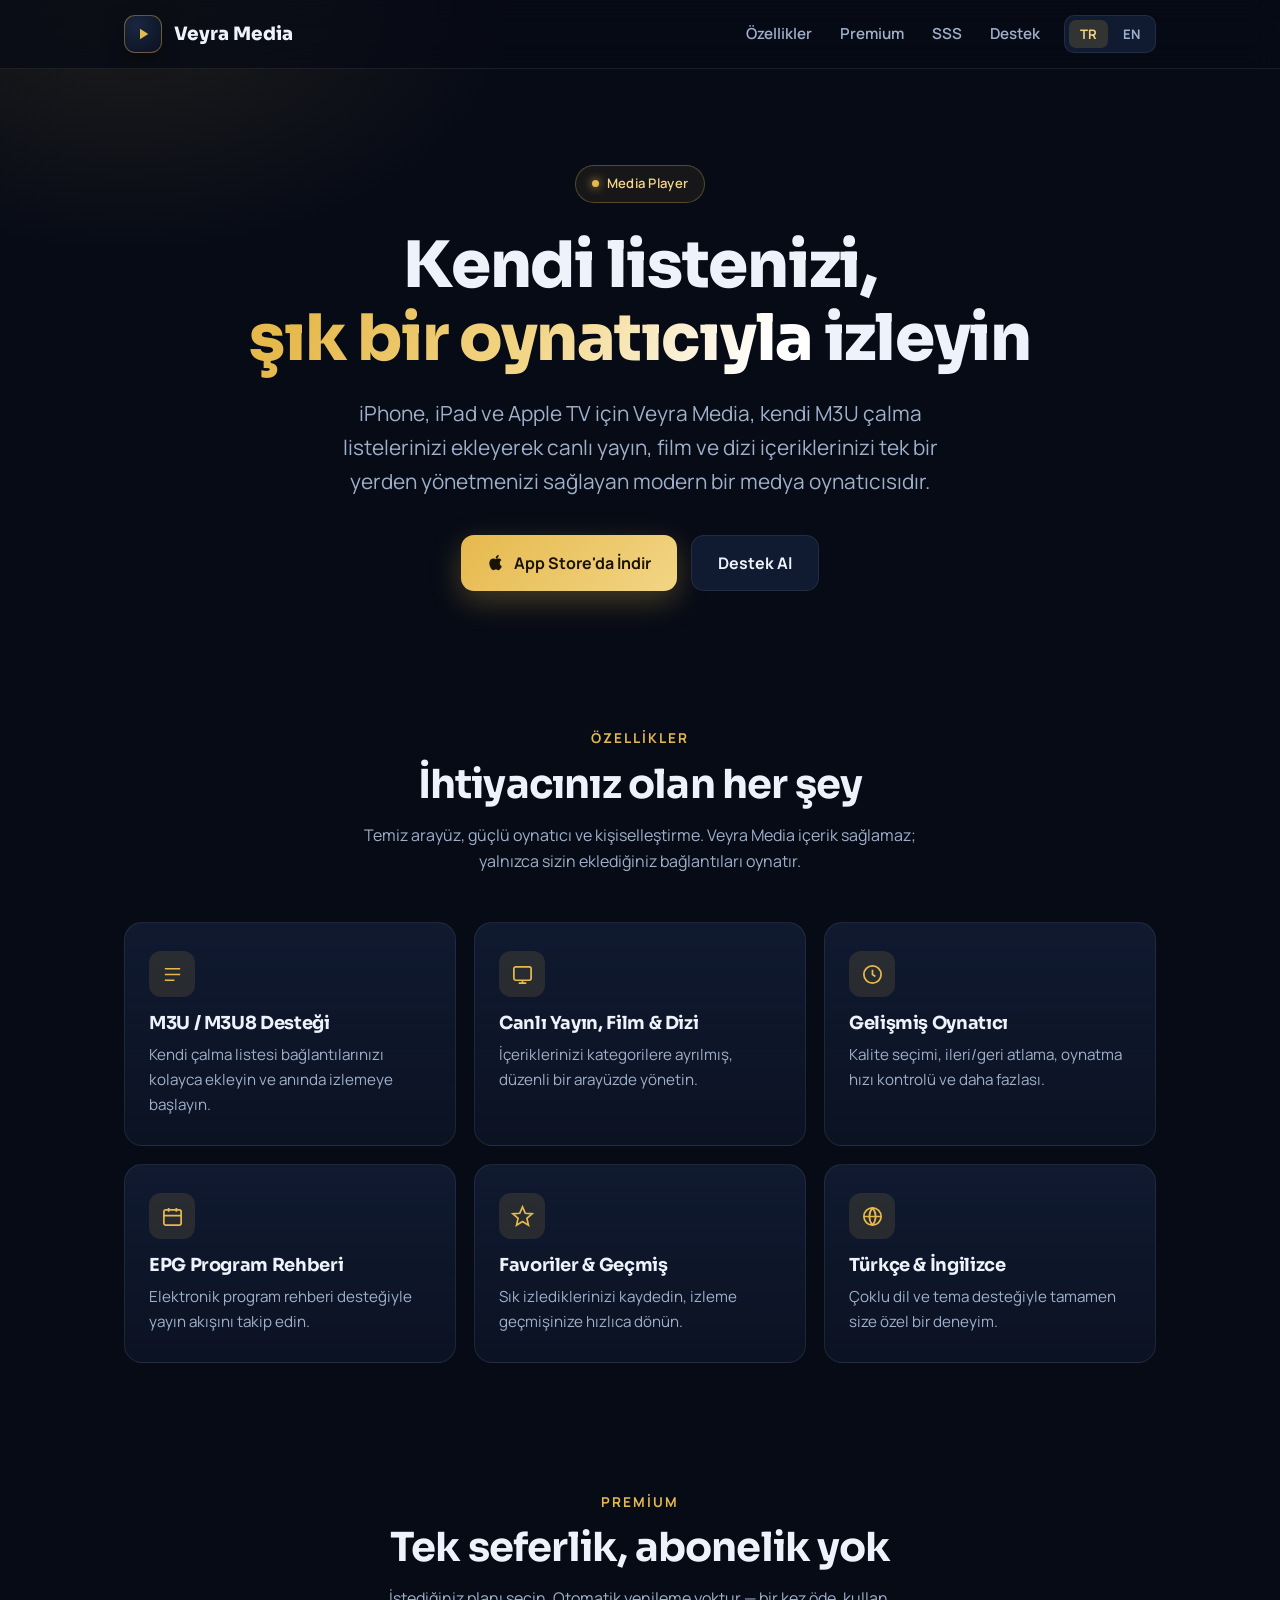
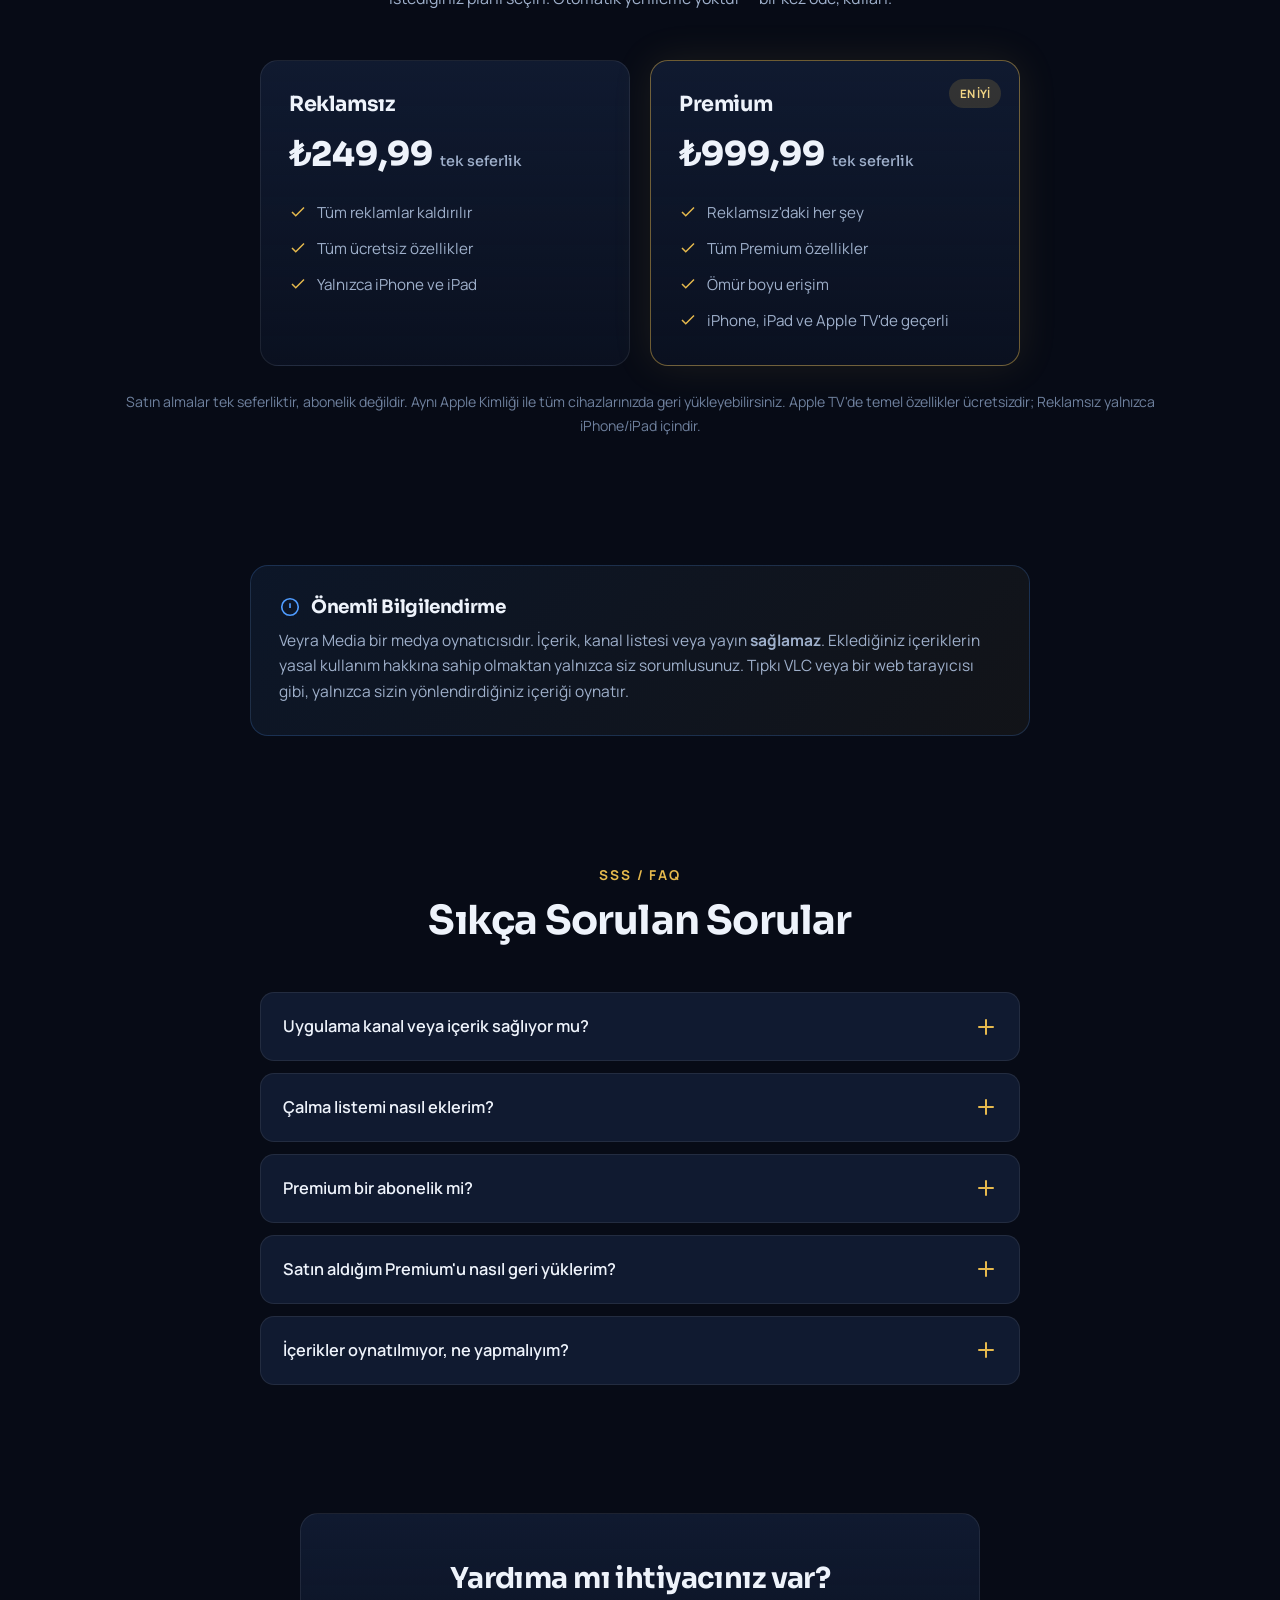
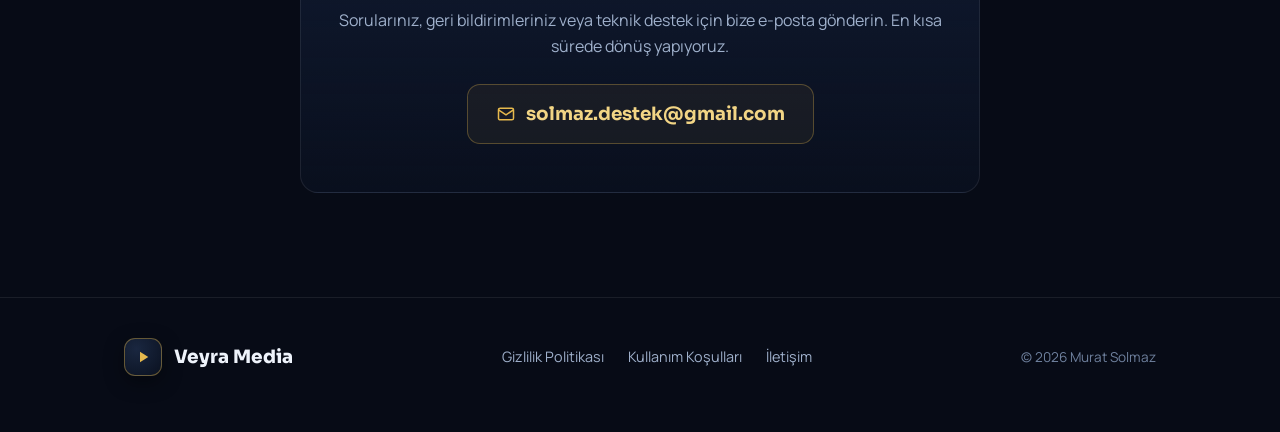
==== commit 524bf4d2: "güncellendi" ====
--- a/index.html
+++ b/index.html
@@ -137,8 +137,8 @@
     <div class="pill"><span></span> Media Player</div>
     <h1 data-tr>Kendi listenizi,<br><span class="grad">şık bir oynatıcıyla</span> izleyin</h1>
     <h1 data-en>Watch your own playlist<br><span class="grad">with a sleek player</span></h1>
-    <p class="lead" data-tr>Veyra Media, kendi M3U çalma listelerinizi ekleyerek canlı yayın, film ve dizi içeriklerinizi tek bir yerden yönetmenizi sağlayan modern bir medya oynatıcısıdır.</p>
-    <p class="lead" data-en>Veyra Media is a modern media player that lets you manage your live streams, movies and series in one place by adding your own M3U playlists.</p>
+    <p class="lead" data-tr>iPhone, iPad ve Apple TV için Veyra Media, kendi M3U çalma listelerinizi ekleyerek canlı yayın, film ve dizi içeriklerinizi tek bir yerden yönetmenizi sağlayan modern bir medya oynatıcısıdır.</p>
+    <p class="lead" data-en>Veyra Media for iPhone, iPad and Apple TV is a modern media player that lets you manage your live streams, movies and series in one place by adding your own M3U playlists.</p>
     <div class="cta-row">
       <a class="btn btn-primary" href="https://apps.apple.com/app/id6762657480">
         <svg width="18" height="18" viewBox="0 0 24 24" fill="#1a1304"><path d="M17.05 12.04c-.03-2.6 2.12-3.85 2.22-3.91-1.21-1.77-3.09-2.01-3.76-2.04-1.6-.16-3.12.94-3.93.94-.81 0-2.06-.92-3.39-.89-1.74.03-3.35 1.01-4.25 2.57-1.81 3.14-.46 7.79 1.3 10.34.86 1.25 1.88 2.65 3.21 2.6 1.29-.05 1.78-.83 3.34-.83 1.55 0 2 .83 3.37.81 1.39-.03 2.27-1.27 3.12-2.53.98-1.45 1.39-2.85 1.41-2.92-.03-.01-2.71-1.04-2.74-4.13M14.54 4.6c.71-.86 1.19-2.06 1.06-3.25-1.02.04-2.26.68-2.99 1.54-.66.76-1.23 1.98-1.08 3.15 1.14.09 2.3-.58 3.01-1.44"/></svg>
@@ -209,26 +209,27 @@
     <div class="price-grid">
       <div class="price reveal">
         <h3 data-tr>Reklamsız</h3><h3 data-en>Ad-Free</h3>
-        <div class="amt">₺99,99 <small data-tr>tek seferlik</small><small data-en>one-time</small></div>
+        <div class="amt">₺249,99 <small data-tr>tek seferlik</small><small data-en>one-time</small></div>
         <ul>
           <li><svg viewBox="0 0 24 24"><path d="M20 6L9 17l-5-5"/></svg> <span data-tr>Tüm reklamlar kaldırılır</span><span data-en>All ads removed</span></li>
           <li><svg viewBox="0 0 24 24"><path d="M20 6L9 17l-5-5"/></svg> <span data-tr>Tüm ücretsiz özellikler</span><span data-en>All free features</span></li>
-          <li><svg viewBox="0 0 24 24"><path d="M20 6L9 17l-5-5"/></svg> <span data-tr>Kesintisiz izleme</span><span data-en>Uninterrupted viewing</span></li>
+          <li><svg viewBox="0 0 24 24"><path d="M20 6L9 17l-5-5"/></svg> <span data-tr>Yalnızca iPhone ve iPad</span><span data-en>iPhone and iPad only</span></li>
         </ul>
       </div>
       <div class="price feat reveal">
         <span class="tag" data-tr>EN İYİ</span><span class="tag" data-en>BEST</span>
         <h3>Premium</h3>
-        <div class="amt">₺249,99 <small data-tr>tek seferlik</small><small data-en>one-time</small></div>
+        <div class="amt">₺999,99 <small data-tr>tek seferlik</small><small data-en>one-time</small></div>
         <ul>
           <li><svg viewBox="0 0 24 24"><path d="M20 6L9 17l-5-5"/></svg> <span data-tr>Reklamsız'daki her şey</span><span data-en>Everything in Ad-Free</span></li>
-          <li><svg viewBox="0 0 24 24"><path d="M20 6L9 17l-5-5"/></svg> <span data-tr>15 premium özellik</span><span data-en>15 premium features</span></li>
+          <li><svg viewBox="0 0 24 24"><path d="M20 6L9 17l-5-5"/></svg> <span data-tr>Tüm Premium özellikler</span><span data-en>All Premium features</span></li>
           <li><svg viewBox="0 0 24 24"><path d="M20 6L9 17l-5-5"/></svg> <span data-tr>Ömür boyu erişim</span><span data-en>Lifetime access</span></li>
+          <li><svg viewBox="0 0 24 24"><path d="M20 6L9 17l-5-5"/></svg> <span data-tr>iPhone, iPad ve Apple TV'de geçerli</span><span data-en>Valid on iPhone, iPad and Apple TV</span></li>
         </ul>
       </div>
     </div>
-    <p class="note-once" data-tr>Satın almalar tek seferliktir, abonelik değildir. Aynı Apple Kimliği ile tüm cihazlarınızda geri yükleyebilirsiniz.</p>
-    <p class="note-once" data-en>Purchases are one-time, not subscriptions. You can restore them on all your devices with the same Apple ID.</p>
+    <p class="note-once" data-tr>Satın almalar tek seferliktir, abonelik değildir. Aynı Apple Kimliği ile tüm cihazlarınızda geri yükleyebilirsiniz. Apple TV'de temel özellikler ücretsizdir; Reklamsız yalnızca iPhone/iPad içindir.</p>
+    <p class="note-once" data-en>Purchases are one-time, not subscriptions. You can restore them on all your devices with the same Apple ID. On Apple TV the core features are free; Ad-Free applies to iPhone/iPad only.</p>
   </div>
 </section>
 <section>
@@ -251,7 +252,7 @@
       <details class="reveal"><summary><span data-tr>Uygulama kanal veya içerik sağlıyor mu?</span><span data-en>Does the app provide any channels or content?</span><span class="plus"></span></summary><div class="ans"><span data-tr>Hayır. Veyra Media yalnızca bir oynatıcıdır. Hiçbir kanal, yayın veya çalma listesi içermez. İzlemek için kendi M3U/M3U8 bağlantınızı eklemeniz gerekir.</span><span data-en>No. Veyra Media is only a player. It contains no channels, streams, or playlists. You must add your own M3U/M3U8 link to watch.</span></div></details>
       <details class="reveal"><summary><span data-tr>Çalma listemi nasıl eklerim?</span><span data-en>How do I add my playlist?</span><span class="plus"></span></summary><div class="ans"><span data-tr>Uygulamayı açın, Ayarlar → "Playlist Ekle" bölümüne gidin ve sahip olduğunuz M3U bağlantısını yapıştırın. İçerikleriniz otomatik olarak yüklenir.</span><span data-en>Open the app, go to Settings → "Add Playlist" and paste your own M3U link. Your content will load automatically.</span></div></details>
       <details class="reveal"><summary><span data-tr>Premium bir abonelik mi?</span><span data-en>Is Premium a subscription?</span><span class="plus"></span></summary><div class="ans"><span data-tr>Hayır. Hem "Reklamsız" hem "Premium" tek seferlik satın alımlardır. Otomatik yenileme veya tekrar eden ödeme yoktur.</span><span data-en>No. Both "Ad-Free" and "Premium" are one-time purchases. There is no auto-renewal or recurring payment.</span></div></details>
-      <details class="reveal"><summary><span data-tr>Satın aldığım Premium'u nasıl geri yüklerim?</span><span data-en>How do I restore my purchase?</span><span class="plus"></span></summary><div class="ans"><span data-tr>Premium ekranındaki "Satın Alımları Geri Yükle" butonuna dokunun. Aynı Apple Kimliği ile yaptığınız satın alımlar geri yüklenir.</span><span data-en>Tap the "Restore Purchases" button on the Premium screen. Purchases made with the same Apple ID will be restored.</span></div></details>
+      <details class="reveal"><summary><span data-tr>Satın aldığım Premium'u nasıl geri yüklerim?</span><span data-en>How do I restore my purchase?</span><span class="plus"></span></summary><div class="ans"><span data-tr>Premium ekranındaki "Satın Alımları Geri Yükle" butonuna dokunun. Aynı Apple Kimliği ile yaptığınız satın alımlar geri yüklenir. iPhone'da aldığınız Premium, aynı Apple Kimliği ile Apple TV'de de açılır.</span><span data-en>Tap the "Restore Purchases" button on the Premium screen. Purchases made with the same Apple ID will be restored. Premium bought on iPhone also unlocks on Apple TV with the same Apple ID.</span></div></details>
       <details class="reveal"><summary><span data-tr>İçerikler oynatılmıyor, ne yapmalıyım?</span><span data-en>Content won't play, what should I do?</span><span class="plus"></span></summary><div class="ans"><span data-tr>Genellikle sorun çalma listesi bağlantınızın kaynağındadır (ölü bağlantı, sunucu sorunu vb.). Bağlantınızın geçerli ve aktif olduğundan emin olun. Sorun devam ederse bize ulaşın.</span><span data-en>Usually the issue is with the source of your playlist link (dead link, server issue, etc.). Make sure your link is valid and active. If the problem persists, contact us.</span></div></details>
     </div>
   </div>
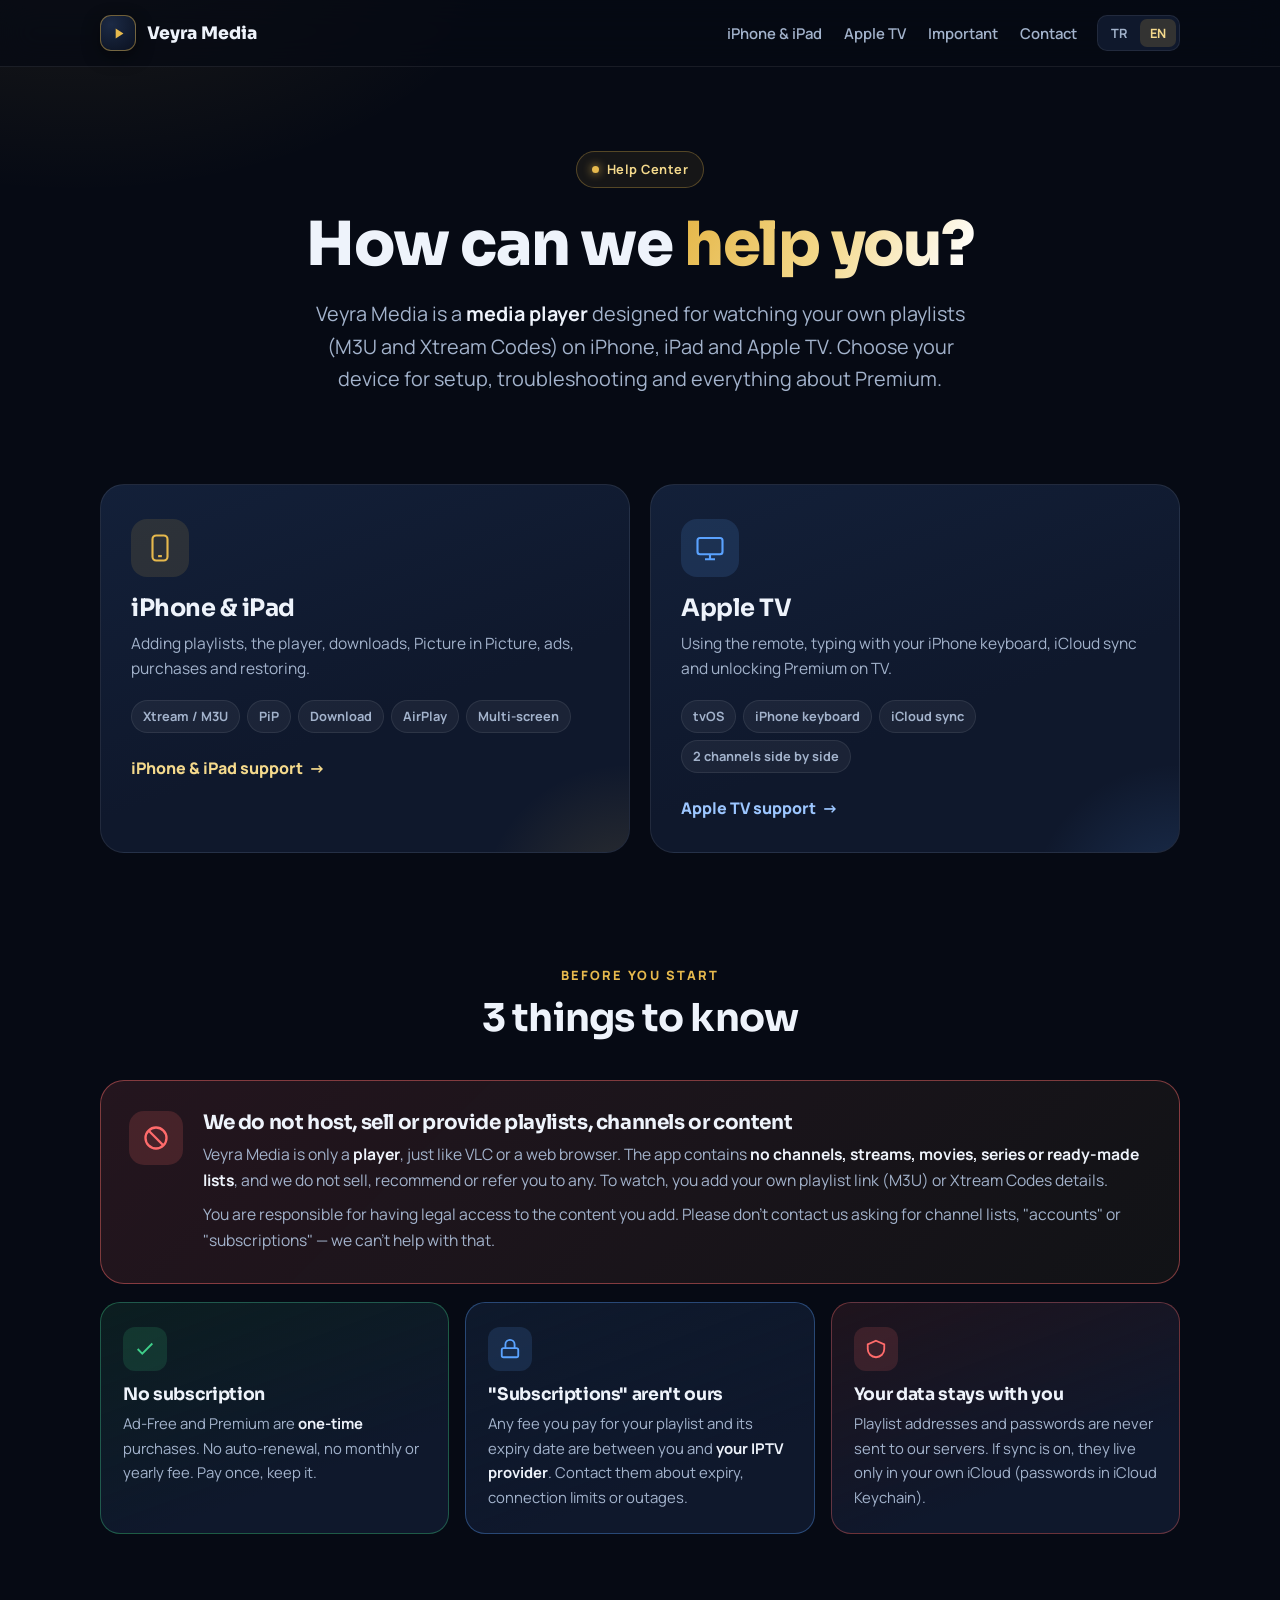
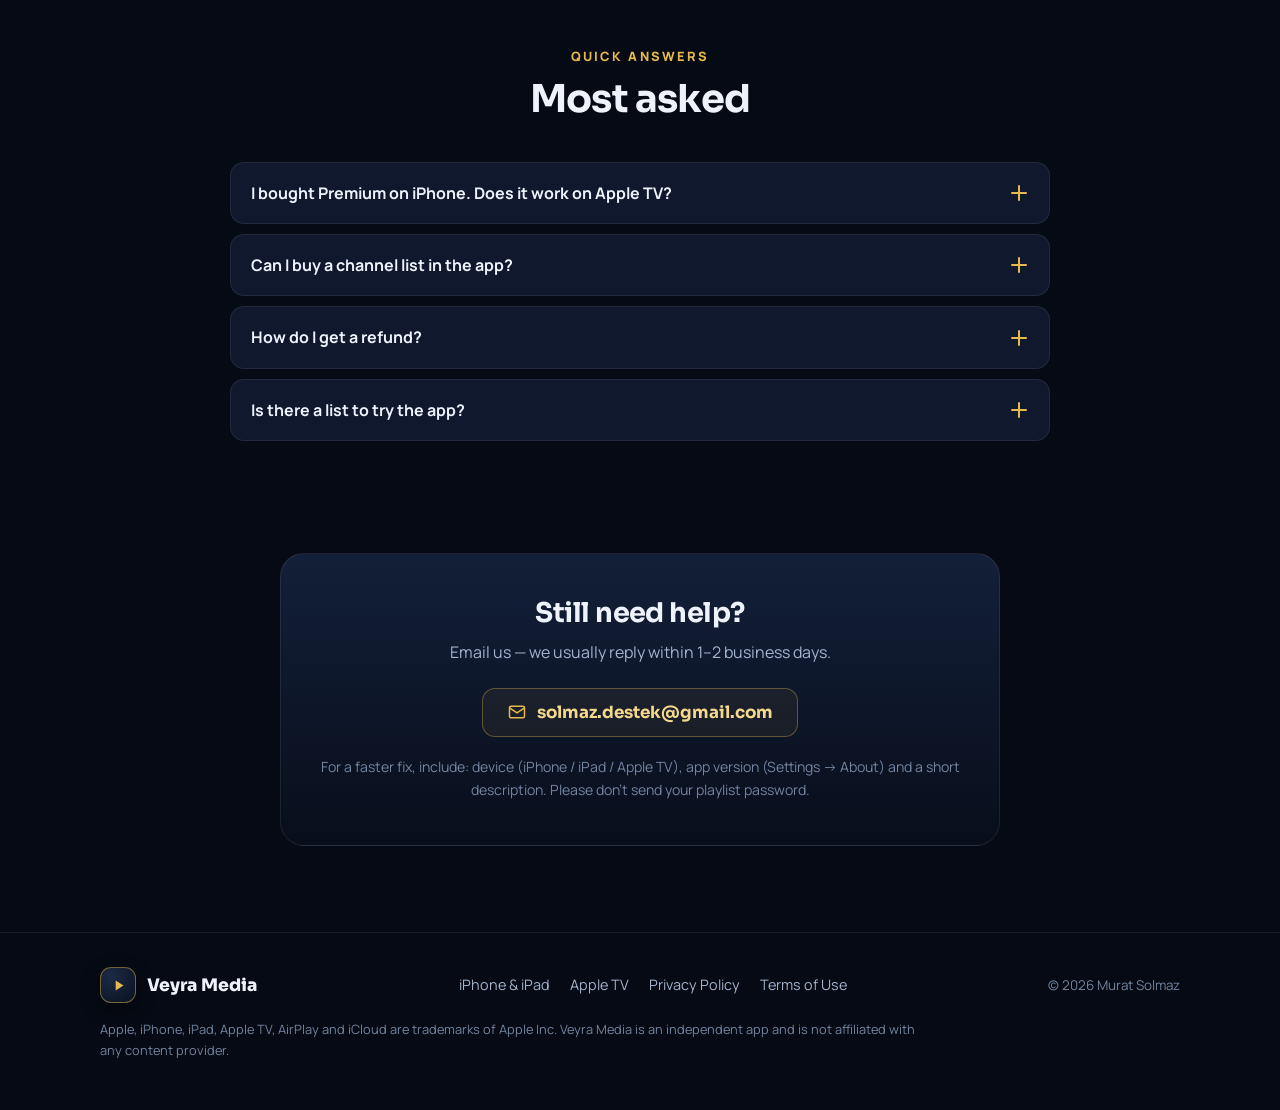
==== commit b9d50edb: "Destek sitesi yeniden tasarım: iPhone/iPad ve Apple TV ayrı sayfalar, sorun giderme, 'içerik sağlamı" ====
--- a/index.html
+++ b/index.html
@@ -3,299 +3,151 @@
 <head>
 <meta charset="UTF-8">
 <meta name="viewport" content="width=device-width, initial-scale=1.0">
-<title>Veyra Media — Destek & Tanıtım</title>
-<meta name="description" content="Veyra Media — kendi M3U çalma listelerinizi şık ve hızlı bir oynatıcıyla izleyin. Destek, SSS ve yasal bilgiler.">
+<title>Veyra Media — Destek</title>
+<meta name="description" content="Veyra Media destek merkezi: iPhone, iPad ve Apple TV için kurulum, sorun giderme, Premium ve iletişim. Veyra Media bir oynatıcıdır; playlist, kanal veya içerik sağlamaz.">
+<meta name="theme-color" content="#060a14">
 <link rel="preconnect" href="https://fonts.googleapis.com">
 <link rel="preconnect" href="https://fonts.gstatic.com" crossorigin>
-<link href="https://fonts.googleapis.com/css2?family=Sora:wght@600;700;800&family=Manrope:wght@400;500;600;700&display=swap" rel="stylesheet">
-<style>
-  :root{
-    --bg:#070b16;--bg2:#0b1222;--panel:#101a30;--panel-2:#142038;
-    --line:rgba(255,255,255,.08);--gold:#e6b94d;--gold-soft:#f2d585;--blue:#4f9cff;
-    --text:#eef3fb;--muted:#9fb0cb;--muted-2:#6f819e;--radius:18px;--maxw:1080px;
-  }
-  *{box-sizing:border-box;margin:0;padding:0}
-  html{scroll-behavior:smooth}
-  body{
-    font-family:'Manrope',system-ui,sans-serif;
-    background:
-      radial-gradient(900px 500px at 85% -10%, rgba(79,156,255,.14), transparent 60%),
-      radial-gradient(700px 460px at 10% 0%, rgba(230,185,77,.10), transparent 55%),
-      var(--bg);
-    color:var(--text);line-height:1.65;-webkit-font-smoothing:antialiased;overflow-x:hidden;
-  }
-  .wrap{max-width:var(--maxw);margin:0 auto;padding:0 24px}
-  h1,h2,h3{font-family:'Sora',sans-serif;line-height:1.15;letter-spacing:-.02em}
-  header.nav{position:sticky;top:0;z-index:50;backdrop-filter:blur(14px);background:rgba(7,11,22,.72);border-bottom:1px solid var(--line)}
-  .nav-inner{display:flex;align-items:center;justify-content:space-between;height:68px}
-  .brand{display:flex;align-items:center;gap:12px;font-family:'Sora';font-weight:800;font-size:1.15rem}
-  .logo{width:38px;height:38px;border-radius:11px;background:radial-gradient(circle at 32% 28%, #1a2740, #0a1120);border:1px solid rgba(230,185,77,.4);display:grid;place-items:center;flex:none;box-shadow:0 6px 20px rgba(0,0,0,.4)}
-  .logo svg{width:18px;height:18px;fill:var(--gold)}
-  .nav-right{display:flex;align-items:center;gap:24px}
-  .nav-links{display:flex;gap:28px}
-  .nav-links a{color:var(--muted);text-decoration:none;font-weight:600;font-size:.95rem;transition:color .2s}
-  .nav-links a:hover{color:var(--text)}
-  .lang-switch{display:flex;gap:4px;background:var(--panel);border:1px solid var(--line);border-radius:10px;padding:4px}
-  .lang-switch button{background:none;border:none;color:var(--muted);font-family:'Manrope';font-weight:700;font-size:.82rem;padding:5px 11px;border-radius:7px;cursor:pointer;transition:all .2s}
-  .lang-switch button.active{background:rgba(230,185,77,.16);color:var(--gold-soft)}
-  @media(max-width:680px){.nav-links{display:none}}
-  .hero{padding:96px 0 72px;text-align:center;position:relative}
-  .pill{display:inline-flex;align-items:center;gap:8px;padding:7px 16px;border-radius:999px;border:1px solid rgba(230,185,77,.3);background:rgba(230,185,77,.07);color:var(--gold-soft);font-weight:600;font-size:.82rem;margin-bottom:26px;letter-spacing:.02em}
-  .pill span{width:7px;height:7px;border-radius:50%;background:var(--gold);box-shadow:0 0 10px var(--gold)}
-  .hero h1{font-size:clamp(2.3rem,6vw,4rem);font-weight:800;margin-bottom:20px}
-  .hero h1 .grad{background:linear-gradient(120deg,var(--gold) 10%,var(--gold-soft) 50%,#fff 90%);-webkit-background-clip:text;background-clip:text;-webkit-text-fill-color:transparent}
-  .hero p.lead{font-size:clamp(1.05rem,2.4vw,1.3rem);color:var(--muted);max-width:640px;margin:0 auto 36px}
-  .cta-row{display:flex;gap:14px;justify-content:center;flex-wrap:wrap}
-  .btn{display:inline-flex;align-items:center;gap:9px;padding:14px 26px;border-radius:13px;font-weight:700;font-size:1rem;text-decoration:none;transition:transform .15s, box-shadow .2s;cursor:pointer;border:none}
-  .btn-primary{background:linear-gradient(135deg,var(--gold),var(--gold-soft));color:#1a1304;box-shadow:0 10px 30px rgba(230,185,77,.28)}
-  .btn-primary:hover{transform:translateY(-2px);box-shadow:0 14px 38px rgba(230,185,77,.4)}
-  .btn-ghost{background:var(--panel);color:var(--text);border:1px solid var(--line)}
-  .btn-ghost:hover{transform:translateY(-2px);border-color:rgba(255,255,255,.2)}
-  section{padding:64px 0}
-  .sec-head{text-align:center;margin-bottom:48px}
-  .sec-head .kicker{color:var(--gold);font-weight:700;font-size:.85rem;letter-spacing:.14em;text-transform:uppercase;display:block;margin-bottom:12px}
-  .sec-head h2{font-size:clamp(1.7rem,4vw,2.5rem);font-weight:700}
-  .sec-head p{color:var(--muted);max-width:560px;margin:14px auto 0}
-  .grid{display:grid;grid-template-columns:repeat(3,1fr);gap:18px}
-  @media(max-width:860px){.grid{grid-template-columns:repeat(2,1fr)}}
-  @media(max-width:560px){.grid{grid-template-columns:1fr}}
-  .card{background:linear-gradient(180deg,var(--panel),rgba(16,26,48,.5));border:1px solid var(--line);border-radius:var(--radius);padding:28px 24px;transition:transform .2s, border-color .2s}
-  .card:hover{transform:translateY(-4px);border-color:rgba(230,185,77,.25)}
-  .card .ic{width:46px;height:46px;border-radius:12px;display:grid;place-items:center;background:rgba(230,185,77,.12);margin-bottom:16px}
-  .card .ic svg{width:23px;height:23px;stroke:var(--gold);fill:none;stroke-width:1.8}
-  .card h3{font-size:1.12rem;margin-bottom:8px}
-  .card p{color:var(--muted);font-size:.95rem}
-  .price-grid{display:grid;grid-template-columns:1fr 1fr;gap:20px;max-width:760px;margin:0 auto}
-  @media(max-width:620px){.price-grid{grid-template-columns:1fr}}
-  .price{background:linear-gradient(180deg,var(--panel),rgba(16,26,48,.4));border:1px solid var(--line);border-radius:var(--radius);padding:32px 28px;position:relative}
-  .price.feat{border-color:rgba(230,185,77,.45);box-shadow:0 0 40px rgba(230,185,77,.1)}
-  .price .tag{position:absolute;top:18px;right:18px;font-size:.72rem;font-weight:700;padding:5px 11px;border-radius:999px;background:rgba(230,185,77,.16);color:var(--gold-soft)}
-  .price h3{font-size:1.3rem;margin-bottom:6px}
-  .price .amt{font-family:'Sora';font-size:2.1rem;font-weight:800;margin:10px 0 4px}
-  .price .amt small{font-size:.9rem;font-weight:500;color:var(--muted)}
-  .price ul{list-style:none;margin-top:18px;display:flex;flex-direction:column;gap:11px}
-  .price li{display:flex;gap:10px;align-items:flex-start;color:var(--muted);font-size:.95rem}
-  .price li svg{width:18px;height:18px;flex:none;margin-top:3px;stroke:var(--gold);fill:none;stroke-width:2}
-  .note-once{text-align:center;color:var(--muted-2);font-size:.88rem;margin-top:24px}
-  .notice{background:linear-gradient(135deg,rgba(79,156,255,.08),rgba(230,185,77,.05));border:1px solid rgba(79,156,255,.2);border-radius:var(--radius);padding:30px 28px;max-width:780px;margin:0 auto}
-  .notice h3{display:flex;align-items:center;gap:10px;font-size:1.15rem;margin-bottom:10px}
-  .notice h3 svg{width:22px;height:22px;stroke:var(--blue);fill:none;stroke-width:1.8}
-  .notice p{color:var(--muted);font-size:.97rem}
-  .faq-list{max-width:760px;margin:0 auto;display:flex;flex-direction:column;gap:12px}
-  details{background:var(--panel);border:1px solid var(--line);border-radius:14px;padding:0 22px;overflow:hidden;transition:border-color .2s}
-  details[open]{border-color:rgba(230,185,77,.25)}
-  summary{cursor:pointer;padding:20px 0;font-weight:600;font-size:1.02rem;list-style:none;display:flex;justify-content:space-between;align-items:center;gap:16px}
-  summary::-webkit-details-marker{display:none}
-  summary .plus{flex:none;width:22px;height:22px;position:relative;transition:transform .25s}
-  summary .plus::before,summary .plus::after{content:'';position:absolute;background:var(--gold);border-radius:2px}
-  summary .plus::before{top:10px;left:3px;right:3px;height:2px}
-  summary .plus::after{left:10px;top:3px;bottom:3px;width:2px;transition:opacity .25s}
-  details[open] summary .plus::after{opacity:0}
-  details .ans{color:var(--muted);font-size:.96rem;padding:0 0 22px}
-  .contact-box{text-align:center;background:linear-gradient(180deg,var(--panel),rgba(16,26,48,.3));border:1px solid var(--line);border-radius:var(--radius);padding:48px 28px;max-width:680px;margin:0 auto}
-  .contact-box h2{font-size:1.8rem;margin-bottom:12px}
-  .contact-box p{color:var(--muted);margin-bottom:24px}
-  .mail{display:inline-flex;align-items:center;gap:10px;font-family:'Sora';font-weight:700;font-size:1.15rem;color:var(--gold-soft);text-decoration:none;padding:14px 28px;border:1px solid rgba(230,185,77,.3);border-radius:13px;background:rgba(230,185,77,.06);transition:all .2s}
-  .mail:hover{background:rgba(230,185,77,.12);transform:translateY(-2px)}
-  .mail svg{width:20px;height:20px;stroke:var(--gold);fill:none;stroke-width:1.8}
-  footer{border-top:1px solid var(--line);padding:40px 0 56px;margin-top:40px}
-  .foot-inner{display:flex;justify-content:space-between;align-items:center;flex-wrap:wrap;gap:20px}
-  .foot-links{display:flex;gap:24px;flex-wrap:wrap}
-  .foot-links a{color:var(--muted);text-decoration:none;font-size:.9rem;transition:color .2s}
-  .foot-links a:hover{color:var(--gold-soft)}
-  .copy{color:var(--muted-2);font-size:.85rem}
-  .reveal{opacity:0;transform:translateY(24px);transition:opacity .7s ease, transform .7s ease}
-  .reveal.in{opacity:1;transform:none}
-  [data-en]{display:none}
-  body.en [data-tr]{display:none}
-  body.en [data-en]{display:revert}
-</style>
+<link href="https://fonts.googleapis.com/css2?family=Sora:wght@600;700;800&family=Manrope:wght@400;500;600;700;800&display=swap" rel="stylesheet">
+<link rel="stylesheet" href="style.css">
+<script src="site.js"></script>
 </head>
 <body>
 <header class="nav">
-  <div class="wrap nav-inner">
-    <div class="brand">
-      <span class="logo"><svg viewBox="0 0 24 24"><path d="M8 5v14l11-7z"/></svg></span>
-      Veyra Media
-    </div>
-    <div class="nav-right">
+  <div class="wrap nav-in">
+    <a class="brand" href="index.html"><span class="logo"><svg viewBox="0 0 24 24"><path d="M8 5v14l11-7z"/></svg></span>Veyra Media</a>
+    <div class="nav-r">
       <nav class="nav-links">
-        <a href="#features"><span data-tr>Özellikler</span><span data-en>Features</span></a>
-        <a href="#pricing">Premium</a>
-        <a href="#faq"><span data-tr>SSS</span><span data-en>FAQ</span></a>
-        <a href="#contact"><span data-tr>Destek</span><span data-en>Support</span></a>
+        <a href="ios.html">iPhone &amp; iPad</a>
+        <a href="tv.html">Apple TV</a>
+        <a href="#onemli"><span data-tr>Önemli</span><span data-en>Important</span></a>
+        <a href="#iletisim"><span data-tr>İletişim</span><span data-en>Contact</span></a>
       </nav>
-      <div class="lang-switch">
-        <button id="btn-tr" class="active" onclick="setLang('tr')">TR</button>
-        <button id="btn-en" onclick="setLang('en')">EN</button>
-      </div>
+      <div class="lang"><button data-l="tr" onclick="setLang('tr')">TR</button><button data-l="en" onclick="setLang('en')">EN</button></div>
     </div>
   </div>
 </header>
+
 <section class="hero">
   <div class="wrap">
-    <div class="pill"><span></span> Media Player</div>
-    <h1 data-tr>Kendi listenizi,<br><span class="grad">şık bir oynatıcıyla</span> izleyin</h1>
-    <h1 data-en>Watch your own playlist<br><span class="grad">with a sleek player</span></h1>
-    <p class="lead" data-tr>iPhone, iPad ve Apple TV için Veyra Media, kendi M3U çalma listelerinizi ekleyerek canlı yayın, film ve dizi içeriklerinizi tek bir yerden yönetmenizi sağlayan modern bir medya oynatıcısıdır.</p>
-    <p class="lead" data-en>Veyra Media for iPhone, iPad and Apple TV is a modern media player that lets you manage your live streams, movies and series in one place by adding your own M3U playlists.</p>
-    <div class="cta-row">
-      <a class="btn btn-primary" href="https://apps.apple.com/app/id6762657480">
-        <svg width="18" height="18" viewBox="0 0 24 24" fill="#1a1304"><path d="M17.05 12.04c-.03-2.6 2.12-3.85 2.22-3.91-1.21-1.77-3.09-2.01-3.76-2.04-1.6-.16-3.12.94-3.93.94-.81 0-2.06-.92-3.39-.89-1.74.03-3.35 1.01-4.25 2.57-1.81 3.14-.46 7.79 1.3 10.34.86 1.25 1.88 2.65 3.21 2.6 1.29-.05 1.78-.83 3.34-.83 1.55 0 2 .83 3.37.81 1.39-.03 2.27-1.27 3.12-2.53.98-1.45 1.39-2.85 1.41-2.92-.03-.01-2.71-1.04-2.74-4.13M14.54 4.6c.71-.86 1.19-2.06 1.06-3.25-1.02.04-2.26.68-2.99 1.54-.66.76-1.23 1.98-1.08 3.15 1.14.09 2.3-.58 3.01-1.44"/></svg>
-        <span data-tr>App Store'da İndir</span><span data-en>Download on the App Store</span>
+    <div class="pill"><i></i><span data-tr>Destek Merkezi</span><span data-en>Help Center</span></div>
+    <h1 data-tr>Size nasıl <span class="grad">yardımcı olabiliriz?</span></h1>
+    <h1 data-en>How can we <span class="grad">help you?</span></h1>
+    <p class="lead" data-tr>Veyra Media, kendi playlist'lerinizi (M3U ve Xtream Codes) iPhone, iPad ve Apple TV'de izlemeniz için tasarlanmış bir <strong>medya oynatıcısıdır</strong>. Cihazınızı seçin; kurulum, sorun giderme ve Premium hakkında her şey orada.</p>
+    <p class="lead" data-en>Veyra Media is a <strong>media player</strong> designed for watching your own playlists (M3U and Xtream Codes) on iPhone, iPad and Apple TV. Choose your device for setup, troubleshooting and everything about Premium.</p>
+  </div>
+</section>
+
+<section style="padding-top:0">
+  <div class="wrap">
+    <div class="plat">
+      <a class="pc reveal" href="ios.html">
+        <div class="dev"><svg viewBox="0 0 24 24"><rect x="6" y="2" width="12" height="20" rx="3"/><path d="M10.5 18.5h3"/></svg></div>
+        <h3>iPhone &amp; iPad</h3>
+        <p data-tr>Playlist ekleme, oynatıcı, indirme, Resim içinde Resim, reklamlar, satın alma ve geri yükleme.</p>
+        <p data-en>Adding playlists, the player, downloads, Picture in Picture, ads, purchases and restoring.</p>
+        <ul><li>Xtream / M3U</li><li>PiP</li><li data-tr>İndir</li><li data-en>Download</li><li>AirPlay</li><li data-tr>Çoklu ekran</li><li data-en>Multi-screen</li></ul>
+        <span class="go"><span data-tr>iPhone &amp; iPad desteği</span><span data-en>iPhone &amp; iPad support</span> →</span>
       </a>
-      <a class="btn btn-ghost" href="#contact"><span data-tr>Destek Al</span><span data-en>Get Support</span></a>
+      <a class="pc tv reveal" href="tv.html">
+        <div class="dev"><svg viewBox="0 0 24 24"><rect x="2" y="4" width="20" height="13" rx="2"/><path d="M8 21h8M12 17v4"/></svg></div>
+        <h3>Apple TV</h3>
+        <p data-tr>Kumandayla kullanım, iPhone klavyesiyle yazma, iCloud eşitleme, Premium'un TV'de açılması.</p>
+        <p data-en>Using the remote, typing with your iPhone keyboard, iCloud sync and unlocking Premium on TV.</p>
+        <ul><li>tvOS</li><li data-tr>iPhone klavyesi</li><li data-en>iPhone keyboard</li><li data-tr>iCloud eşitleme</li><li data-en>iCloud sync</li><li data-tr>Yan yana 2 kanal</li><li data-en>2 channels side by side</li></ul>
+        <span class="go"><span data-tr>Apple TV desteği</span><span data-en>Apple TV support</span> →</span>
+      </a>
     </div>
   </div>
 </section>
-<section id="features">
+
+<section id="onemli">
   <div class="wrap">
-    <div class="sec-head reveal">
-      <span class="kicker"><span data-tr>Özellikler</span><span data-en>Features</span></span>
-      <h2 data-tr>İhtiyacınız olan her şey</h2>
-      <h2 data-en>Everything you need</h2>
-      <p data-tr>Temiz arayüz, güçlü oynatıcı ve kişiselleştirme. Veyra Media içerik sağlamaz; yalnızca sizin eklediğiniz bağlantıları oynatır.</p>
-      <p data-en>Clean interface, powerful player and personalization. Veyra Media provides no content; it only plays the links you add.</p>
+    <div class="sh reveal">
+      <span class="kick"><span data-tr>Başlamadan önce</span><span data-en>Before you start</span></span>
+      <h2 data-tr>Bilmeniz gereken 3 şey</h2>
+      <h2 data-en>3 things to know</h2>
     </div>
-    <div class="grid">
-      <div class="card reveal">
-        <div class="ic"><svg viewBox="0 0 24 24"><path d="M4 6h16M4 12h16M4 18h10"/></svg></div>
-        <h3 data-tr>M3U / M3U8 Desteği</h3><h3 data-en>M3U / M3U8 Support</h3>
-        <p data-tr>Kendi çalma listesi bağlantılarınızı kolayca ekleyin ve anında izlemeye başlayın.</p>
-        <p data-en>Easily add your own playlist links and start watching instantly.</p>
+    <div class="big-notice reveal" style="margin-bottom:18px">
+      <div class="bi"><svg viewBox="0 0 24 24"><circle cx="12" cy="12" r="9"/><path d="M5.6 5.6l12.8 12.8"/></svg></div>
+      <div>
+        <h3 data-tr>Playlist, kanal veya içerik barındırmıyor, satmıyoruz</h3>
+        <h3 data-en>We do not host, sell or provide playlists, channels or content</h3>
+        <p data-tr>Veyra Media yalnızca bir <strong>oynatıcıdır</strong>; tıpkı VLC veya bir web tarayıcısı gibi. Uygulamada <strong>hiçbir kanal, yayın, film, dizi ya da hazır liste yoktur</strong> ve size böyle bir şey satmıyor, önermiyor ya da yönlendirmiyoruz. İzlemek için kendi playlist bağlantınızı (M3U) veya Xtream Codes bilgilerinizi eklemeniz gerekir.</p>
+        <p data-en>Veyra Media is only a <strong>player</strong>, just like VLC or a web browser. The app contains <strong>no channels, streams, movies, series or ready-made lists</strong>, and we do not sell, recommend or refer you to any. To watch, you add your own playlist link (M3U) or Xtream Codes details.</p>
+        <p data-tr>Eklediğiniz içeriğe yasal erişim hakkınızın olması sizin sorumluluğunuzdadır. Kanal listesi, "hesap" ya da "abonelik" talebiyle bize yazmayın; bu konularda yardımcı olamayız.</p>
+        <p data-en>You are responsible for having legal access to the content you add. Please don't contact us asking for channel lists, "accounts" or "subscriptions" — we can't help with that.</p>
       </div>
-      <div class="card reveal">
-        <div class="ic"><svg viewBox="0 0 24 24"><rect x="3" y="4" width="18" height="14" rx="2"/><path d="M8 21h8M12 18v3"/></svg></div>
-        <h3 data-tr>Canlı Yayın, Film & Dizi</h3><h3 data-en>Live Streams, Movies & Series</h3>
-        <p data-tr>İçeriklerinizi kategorilere ayrılmış, düzenli bir arayüzde yönetin.</p>
-        <p data-en>Manage your content in a tidy, category-organized interface.</p>
+    </div>
+    <div class="facts">
+      <div class="fact green reveal">
+        <div class="fi"><svg viewBox="0 0 24 24"><path d="M20 6L9 17l-5-5"/></svg></div>
+        <h3 data-tr>Abonelik yok</h3><h3 data-en>No subscription</h3>
+        <p data-tr>Reklamsız ve Premium <strong>tek seferlik</strong> satın alımlardır. Otomatik yenileme, aylık ya da yıllık ücret yoktur. Bir kez öder, hep kullanırsınız.</p>
+        <p data-en>Ad-Free and Premium are <strong>one-time</strong> purchases. No auto-renewal, no monthly or yearly fee. Pay once, keep it.</p>
       </div>
-      <div class="card reveal">
-        <div class="ic"><svg viewBox="0 0 24 24"><circle cx="12" cy="12" r="9"/><path d="M12 7v5l3 2"/></svg></div>
-        <h3 data-tr>Gelişmiş Oynatıcı</h3><h3 data-en>Advanced Player</h3>
-        <p data-tr>Kalite seçimi, ileri/geri atlama, oynatma hızı kontrolü ve daha fazlası.</p>
-        <p data-en>Quality selection, skip forward/back, playback speed control and more.</p>
+      <div class="fact blue reveal">
+        <div class="fi"><svg viewBox="0 0 24 24"><rect x="3" y="11" width="18" height="10" rx="2"/><path d="M7 11V7a5 5 0 0110 0v4"/></svg></div>
+        <h3 data-tr>"Abonelik" uygulamamızda değil</h3><h3 data-en>"Subscriptions" aren't ours</h3>
+        <p data-tr>Playlist'iniz için ödediğiniz ücret ve hesabın bitiş tarihi, <strong>IPTV sağlayıcınızla</strong> aranızdadır. Bitiş, bağlantı sayısı ya da yayın kesintisi için sağlayıcınıza başvurun.</p>
+        <p data-en>Any fee you pay for your playlist and its expiry date are between you and <strong>your IPTV provider</strong>. Contact them about expiry, connection limits or outages.</p>
       </div>
-      <div class="card reveal">
-        <div class="ic"><svg viewBox="0 0 24 24"><rect x="3" y="5" width="18" height="16" rx="2"/><path d="M16 3v4M8 3v4M3 11h18"/></svg></div>
-        <h3 data-tr>EPG Program Rehberi</h3><h3 data-en>EPG Program Guide</h3>
-        <p data-tr>Elektronik program rehberi desteğiyle yayın akışını takip edin.</p>
-        <p data-en>Follow the broadcast schedule with electronic program guide support.</p>
-      </div>
-      <div class="card reveal">
-        <div class="ic"><svg viewBox="0 0 24 24"><path d="M12 17.3l-6.2 3.7 1.6-7L2 9.2l7.1-.6L12 2l2.9 6.6 7.1.6-5.4 4.8 1.6 7z"/></svg></div>
-        <h3 data-tr>Favoriler & Geçmiş</h3><h3 data-en>Favorites & History</h3>
-        <p data-tr>Sık izlediklerinizi kaydedin, izleme geçmişinize hızlıca dönün.</p>
-        <p data-en>Save your favorites and quickly return to your watch history.</p>
-      </div>
-      <div class="card reveal">
-        <div class="ic"><svg viewBox="0 0 24 24"><circle cx="12" cy="12" r="9"/><path d="M3 12h18M12 3a14 14 0 010 18M12 3a14 14 0 000 18"/></svg></div>
-        <h3 data-tr>Türkçe & İngilizce</h3><h3 data-en>Turkish & English</h3>
-        <p data-tr>Çoklu dil ve tema desteğiyle tamamen size özel bir deneyim.</p>
-        <p data-en>A fully personalized experience with multi-language and theme support.</p>
+      <div class="fact red reveal">
+        <div class="fi"><svg viewBox="0 0 24 24"><path d="M12 3l9 4v5c0 5-3.8 8.7-9 9-5.2-.3-9-4-9-9V7z"/></svg></div>
+        <h3 data-tr>Bilgileriniz cihazınızda</h3><h3 data-en>Your data stays with you</h3>
+        <p data-tr>Playlist adresleri ve şifreler sunucumuza gönderilmez. Eşitleme açıksa yalnızca kendi iCloud hesabınızda (şifreler iCloud Anahtar Zinciri'nde) tutulur.</p>
+        <p data-en>Playlist addresses and passwords are never sent to our servers. If sync is on, they live only in your own iCloud (passwords in iCloud Keychain).</p>
       </div>
     </div>
   </div>
 </section>
-<section id="pricing">
-  <div class="wrap">
-    <div class="sec-head reveal">
-      <span class="kicker">Premium</span>
-      <h2 data-tr>Tek seferlik, abonelik yok</h2>
-      <h2 data-en>One-time purchase, no subscription</h2>
-      <p data-tr>İstediğiniz planı seçin. Otomatik yenileme yoktur — bir kez öde, kullan.</p>
-      <p data-en>Choose the plan you want. No auto-renewal — pay once, use it.</p>
-    </div>
-    <div class="price-grid">
-      <div class="price reveal">
-        <h3 data-tr>Reklamsız</h3><h3 data-en>Ad-Free</h3>
-        <div class="amt">₺249,99 <small data-tr>tek seferlik</small><small data-en>one-time</small></div>
-        <ul>
-          <li><svg viewBox="0 0 24 24"><path d="M20 6L9 17l-5-5"/></svg> <span data-tr>Tüm reklamlar kaldırılır</span><span data-en>All ads removed</span></li>
-          <li><svg viewBox="0 0 24 24"><path d="M20 6L9 17l-5-5"/></svg> <span data-tr>Tüm ücretsiz özellikler</span><span data-en>All free features</span></li>
-          <li><svg viewBox="0 0 24 24"><path d="M20 6L9 17l-5-5"/></svg> <span data-tr>Yalnızca iPhone ve iPad</span><span data-en>iPhone and iPad only</span></li>
-        </ul>
-      </div>
-      <div class="price feat reveal">
-        <span class="tag" data-tr>EN İYİ</span><span class="tag" data-en>BEST</span>
-        <h3>Premium</h3>
-        <div class="amt">₺999,99 <small data-tr>tek seferlik</small><small data-en>one-time</small></div>
-        <ul>
-          <li><svg viewBox="0 0 24 24"><path d="M20 6L9 17l-5-5"/></svg> <span data-tr>Reklamsız'daki her şey</span><span data-en>Everything in Ad-Free</span></li>
-          <li><svg viewBox="0 0 24 24"><path d="M20 6L9 17l-5-5"/></svg> <span data-tr>Tüm Premium özellikler</span><span data-en>All Premium features</span></li>
-          <li><svg viewBox="0 0 24 24"><path d="M20 6L9 17l-5-5"/></svg> <span data-tr>Ömür boyu erişim</span><span data-en>Lifetime access</span></li>
-          <li><svg viewBox="0 0 24 24"><path d="M20 6L9 17l-5-5"/></svg> <span data-tr>iPhone, iPad ve Apple TV'de geçerli</span><span data-en>Valid on iPhone, iPad and Apple TV</span></li>
-        </ul>
-      </div>
-    </div>
-    <p class="note-once" data-tr>Satın almalar tek seferliktir, abonelik değildir. Aynı Apple Kimliği ile tüm cihazlarınızda geri yükleyebilirsiniz. Apple TV'de temel özellikler ücretsizdir; Reklamsız yalnızca iPhone/iPad içindir.</p>
-    <p class="note-once" data-en>Purchases are one-time, not subscriptions. You can restore them on all your devices with the same Apple ID. On Apple TV the core features are free; Ad-Free applies to iPhone/iPad only.</p>
-  </div>
-</section>
+
 <section>
   <div class="wrap">
-    <div class="notice reveal">
-      <h3><svg viewBox="0 0 24 24"><circle cx="12" cy="12" r="9"/><path d="M12 8v5M12 16h.01"/></svg> <span data-tr>Önemli Bilgilendirme</span><span data-en>Important Notice</span></h3>
-      <p data-tr>Veyra Media bir medya oynatıcısıdır. İçerik, kanal listesi veya yayın <strong>sağlamaz</strong>. Eklediğiniz içeriklerin yasal kullanım hakkına sahip olmaktan yalnızca siz sorumlusunuz. Tıpkı VLC veya bir web tarayıcısı gibi, yalnızca sizin yönlendirdiğiniz içeriği oynatır.</p>
-      <p data-en>Veyra Media is a media player. It does <strong>not</strong> provide any content, channel lists, or streams. You alone are responsible for having the legal rights to the content you add. Just like VLC or a web browser, it only plays the content you point it to.</p>
+    <div class="sh reveal">
+      <span class="kick"><span data-tr>Hızlı yanıtlar</span><span data-en>Quick answers</span></span>
+      <h2 data-tr>En çok sorulanlar</h2><h2 data-en>Most asked</h2>
+    </div>
+    <div class="faq">
+      <details class="reveal"><summary><span data-tr>Premium'u iPhone'da aldım, Apple TV'de de geçerli mi?</span><span data-en>I bought Premium on iPhone. Does it work on Apple TV?</span><span class="pl"></span></summary>
+        <div class="ans"><span data-tr>Evet. Premium (ömür boyu) aynı Apple Kimliği ile iPhone, iPad ve Apple TV'de geçerlidir. TV'de Premium ekranında <strong>Geri Yükle</strong>'ye basmanız yeterli. "Reklamsız" yalnızca iPhone/iPad reklamlarını kaldırır; Apple TV'de zaten reklam yoktur.</span><span data-en>Yes. Premium (lifetime) works on iPhone, iPad and Apple TV with the same Apple ID. On TV, just tap <strong>Restore</strong> on the Premium screen. "Ad-Free" removes ads on iPhone/iPad only; Apple TV has no ads anyway.</span></div></details>
+      <details class="reveal"><summary><span data-tr>Uygulamadan kanal listesi satın alabilir miyim?</span><span data-en>Can I buy a channel list in the app?</span><span class="pl"></span></summary>
+        <div class="ans"><span data-tr>Hayır. Uygulama içi satın alımlar yalnızca uygulamanın özelliklerini (Premium, Reklamsız) açar. Hiçbir içerik, kanal ya da playlist satılmaz.</span><span data-en>No. In-app purchases only unlock app features (Premium, Ad-Free). No content, channels or playlists are sold.</span></div></details>
+      <details class="reveal"><summary><span data-tr>Para iadesi nasıl alırım?</span><span data-en>How do I get a refund?</span><span class="pl"></span></summary>
+        <div class="ans"><span data-tr>Satın alımlar Apple üzerinden yapılır; iadeyi de Apple yönetir. <a href="https://reportaproblem.apple.com" rel="noopener">reportaproblem.apple.com</a> adresinden talep oluşturabilirsiniz.</span><span data-en>Purchases are processed by Apple, which also handles refunds. You can request one at <a href="https://reportaproblem.apple.com" rel="noopener">reportaproblem.apple.com</a>.</span></div></details>
+      <details class="reveal"><summary><span data-tr>Denemek için bir liste var mı?</span><span data-en>Is there a list to try the app?</span><span class="pl"></span></summary>
+        <div class="ans"><span data-tr>Uygulamayı denemek için yalnızca açık lisanslı kısa filmlerden oluşan bir <strong>demo listesi</strong> var: <code>https://dizaynlabs.github.io/veyra-support/demo/veyra-demo.m3u</code>. Bu liste canlı TV veya ticari içerik içermez.</span><span data-en>To try the app there is a <strong>demo list</strong> made only of openly licensed short films: <code>https://dizaynlabs.github.io/veyra-support/demo/veyra-demo.m3u</code>. It contains no live TV or commercial content.</span></div></details>
     </div>
   </div>
 </section>
-<section id="faq">
+
+<section id="iletisim">
   <div class="wrap">
-    <div class="sec-head reveal">
-      <span class="kicker">SSS / FAQ</span>
-      <h2 data-tr>Sıkça Sorulan Sorular</h2>
-      <h2 data-en>Frequently Asked Questions</h2>
-    </div>
-    <div class="faq-list">
-      <details class="reveal"><summary><span data-tr>Uygulama kanal veya içerik sağlıyor mu?</span><span data-en>Does the app provide any channels or content?</span><span class="plus"></span></summary><div class="ans"><span data-tr>Hayır. Veyra Media yalnızca bir oynatıcıdır. Hiçbir kanal, yayın veya çalma listesi içermez. İzlemek için kendi M3U/M3U8 bağlantınızı eklemeniz gerekir.</span><span data-en>No. Veyra Media is only a player. It contains no channels, streams, or playlists. You must add your own M3U/M3U8 link to watch.</span></div></details>
-      <details class="reveal"><summary><span data-tr>Çalma listemi nasıl eklerim?</span><span data-en>How do I add my playlist?</span><span class="plus"></span></summary><div class="ans"><span data-tr>Uygulamayı açın, Ayarlar → "Playlist Ekle" bölümüne gidin ve sahip olduğunuz M3U bağlantısını yapıştırın. İçerikleriniz otomatik olarak yüklenir.</span><span data-en>Open the app, go to Settings → "Add Playlist" and paste your own M3U link. Your content will load automatically.</span></div></details>
-      <details class="reveal"><summary><span data-tr>Premium bir abonelik mi?</span><span data-en>Is Premium a subscription?</span><span class="plus"></span></summary><div class="ans"><span data-tr>Hayır. Hem "Reklamsız" hem "Premium" tek seferlik satın alımlardır. Otomatik yenileme veya tekrar eden ödeme yoktur.</span><span data-en>No. Both "Ad-Free" and "Premium" are one-time purchases. There is no auto-renewal or recurring payment.</span></div></details>
-      <details class="reveal"><summary><span data-tr>Satın aldığım Premium'u nasıl geri yüklerim?</span><span data-en>How do I restore my purchase?</span><span class="plus"></span></summary><div class="ans"><span data-tr>Premium ekranındaki "Satın Alımları Geri Yükle" butonuna dokunun. Aynı Apple Kimliği ile yaptığınız satın alımlar geri yüklenir. iPhone'da aldığınız Premium, aynı Apple Kimliği ile Apple TV'de de açılır.</span><span data-en>Tap the "Restore Purchases" button on the Premium screen. Purchases made with the same Apple ID will be restored. Premium bought on iPhone also unlocks on Apple TV with the same Apple ID.</span></div></details>
-      <details class="reveal"><summary><span data-tr>İçerikler oynatılmıyor, ne yapmalıyım?</span><span data-en>Content won't play, what should I do?</span><span class="plus"></span></summary><div class="ans"><span data-tr>Genellikle sorun çalma listesi bağlantınızın kaynağındadır (ölü bağlantı, sunucu sorunu vb.). Bağlantınızın geçerli ve aktif olduğundan emin olun. Sorun devam ederse bize ulaşın.</span><span data-en>Usually the issue is with the source of your playlist link (dead link, server issue, etc.). Make sure your link is valid and active. If the problem persists, contact us.</span></div></details>
+    <div class="contact reveal">
+      <h2 data-tr>Hâlâ yardıma mı ihtiyacınız var?</h2><h2 data-en>Still need help?</h2>
+      <p data-tr>Bize e-posta gönderin, genellikle 1–2 iş günü içinde yanıtlıyoruz.</p>
+      <p data-en>Email us — we usually reply within 1–2 business days.</p>
+      <a class="mail" href="mailto:solmaz.destek@gmail.com"><svg viewBox="0 0 24 24"><rect x="3" y="5" width="18" height="14" rx="2"/><path d="M3 7l9 6 9-6"/></svg>solmaz.destek@gmail.com</a>
+      <p class="tip" data-tr>Daha hızlı çözüm için: cihaz (iPhone / iPad / Apple TV), uygulama sürümü (Ayarlar → Hakkında) ve sorunun kısa açıklaması. Lütfen playlist şifrenizi göndermeyin.</p>
+      <p class="tip" data-en>For a faster fix, include: device (iPhone / iPad / Apple TV), app version (Settings → About) and a short description. Please don't send your playlist password.</p>
     </div>
   </div>
 </section>
-<section id="contact">
+
+<footer>
   <div class="wrap">
-    <div class="contact-box reveal">
-      <h2 data-tr>Yardıma mı ihtiyacınız var?</h2>
-      <h2 data-en>Need help?</h2>
-      <p data-tr>Sorularınız, geri bildirimleriniz veya teknik destek için bize e-posta gönderin. En kısa sürede dönüş yapıyoruz.</p>
-      <p data-en>Email us for questions, feedback, or technical support. We'll get back to you as soon as possible.</p>
-      <a class="mail" href="mailto:solmaz.destek@gmail.com">
-        <svg viewBox="0 0 24 24"><rect x="3" y="5" width="18" height="14" rx="2"/><path d="M3 7l9 6 9-6"/></svg>
-        solmaz.destek@gmail.com
-      </a>
+    <div class="foot">
+      <a class="brand" href="index.html"><span class="logo"><svg viewBox="0 0 24 24"><path d="M8 5v14l11-7z"/></svg></span>Veyra Media</a>
+      <nav>
+        <a href="ios.html">iPhone &amp; iPad</a><a href="tv.html">Apple TV</a>
+        <a href="privacy.html"><span data-tr>Gizlilik Politikası</span><span data-en>Privacy Policy</span></a>
+        <a href="terms.html"><span data-tr>Kullanım Koşulları</span><span data-en>Terms of Use</span></a>
+      </nav>
+      <div class="copy">© 2026 Murat Solmaz</div>
     </div>
-  </div>
-</section>
-<footer>
-  <div class="wrap foot-inner">
-    <div class="brand">
-      <span class="logo"><svg viewBox="0 0 24 24"><path d="M8 5v14l11-7z"/></svg></span>
-      Veyra Media
-    </div>
-    <div class="foot-links">
-      <a href="https://gist.githubusercontent.com/muratsezge-alt/57a60ac7bba4a7494eb8a30b36fe1b55/raw/083769c02d059888ab2db12d92b457cb4a80096b/privacy_policy.txt"><span data-tr>Gizlilik Politikası</span><span data-en>Privacy Policy</span></a>
-      <a href="https://gist.githubusercontent.com/muratsezge-alt/88930038edd16ac57fd16eb6643126c4/raw/b0a9246acb3329d18c4afd1e136d82c016bf0df9/terms_of_service.txt"><span data-tr>Kullanım Koşulları</span><span data-en>Terms of Service</span></a>
-      <a href="mailto:solmaz.destek@gmail.com"><span data-tr>İletişim</span><span data-en>Contact</span></a>
-    </div>
-    <div class="copy">© 2026 Murat Solmaz</div>
+    <p class="disc" data-tr>Apple, iPhone, iPad, Apple TV, AirPlay ve iCloud, Apple Inc.'in ticari markalarıdır. Veyra Media bağımsız bir uygulamadır ve hiçbir içerik sağlayıcısıyla bağlantılı değildir.</p>
+    <p class="disc" data-en>Apple, iPhone, iPad, Apple TV, AirPlay and iCloud are trademarks of Apple Inc. Veyra Media is an independent app and is not affiliated with any content provider.</p>
   </div>
 </footer>
-<script>
-  function setLang(lang){
-    document.body.classList.toggle('en', lang==='en');
-    document.documentElement.lang = lang;
-    document.getElementById('btn-tr').classList.toggle('active', lang==='tr');
-    document.getElementById('btn-en').classList.toggle('active', lang==='en');
-  }
-  const obs = new IntersectionObserver((entries)=>{
-    entries.forEach((e,i)=>{ if(e.isIntersecting){ setTimeout(()=>e.target.classList.add('in'), i*60); obs.unobserve(e.target);} });
-  },{threshold:.12});
-  document.querySelectorAll('.reveal').forEach(el=>obs.observe(el));
-</script>
 </body>
 </html>
--- a/style.css
+++ b/style.css
@@ -0,0 +1,174 @@
+/* Veyra Media — destek sitesi ortak stil (22 Kasım 2026) */
+:root{
+  --bg:#060a14;--bg2:#0a1120;--panel:#0f182c;--panel2:#132039;
+  --line:rgba(255,255,255,.08);--line2:rgba(255,255,255,.14);
+  --gold:#e6b94d;--gold2:#f4d98c;--blue:#5aa2ff;--green:#3fd08a;--red:#ff6b6b;
+  --text:#eef3fb;--muted:#a3b3cc;--muted2:#72849f;
+  --r:20px;--maxw:1120px;
+}
+*{box-sizing:border-box;margin:0;padding:0}
+html{scroll-behavior:smooth;scroll-padding-top:84px}
+body{font-family:'Manrope',system-ui,-apple-system,sans-serif;color:var(--text);line-height:1.65;-webkit-font-smoothing:antialiased;overflow-x:hidden;
+  background:radial-gradient(1000px 560px at 88% -12%,rgba(90,162,255,.13),transparent 60%),
+             radial-gradient(800px 520px at 6% -4%,rgba(230,185,77,.11),transparent 58%),var(--bg)}
+a{color:var(--gold2)}
+.wrap{max-width:var(--maxw);margin:0 auto;padding:0 20px}
+h1,h2,h3,h4{font-family:'Sora',sans-serif;line-height:1.15;letter-spacing:-.02em}
+strong{color:var(--text)}
+
+/* Üst menü */
+header.nav{position:sticky;top:0;z-index:50;backdrop-filter:blur(16px);-webkit-backdrop-filter:blur(16px);background:rgba(6,10,20,.74);border-bottom:1px solid var(--line)}
+.nav-in{display:flex;align-items:center;justify-content:space-between;height:66px;gap:12px}
+.brand{display:flex;align-items:center;gap:11px;font-family:'Sora';font-weight:800;font-size:1.08rem;color:var(--text);text-decoration:none;white-space:nowrap}
+.logo{width:36px;height:36px;border-radius:11px;flex:none;display:grid;place-items:center;background:radial-gradient(circle at 30% 25%,#1c2a45,#0a1120);border:1px solid rgba(230,185,77,.45);box-shadow:0 6px 18px rgba(0,0,0,.45)}
+.logo svg{width:17px;height:17px;fill:var(--gold)}
+.nav-r{display:flex;align-items:center;gap:20px}
+.nav-links{display:flex;gap:22px}
+.nav-links a{color:var(--muted);text-decoration:none;font-weight:600;font-size:.93rem;transition:color .2s}
+.nav-links a:hover,.nav-links a.on{color:var(--text)}
+.lang{display:flex;gap:3px;background:var(--panel);border:1px solid var(--line);border-radius:10px;padding:3px}
+.lang button{background:none;border:0;color:var(--muted);font:700 .8rem 'Manrope';padding:5px 10px;border-radius:7px;cursor:pointer}
+.lang button.on{background:rgba(230,185,77,.17);color:var(--gold2)}
+@media(max-width:760px){.nav-links{display:none}}
+
+/* Hero */
+.hero{padding:84px 0 56px;text-align:center}
+.pill{display:inline-flex;align-items:center;gap:8px;padding:7px 15px;border-radius:99px;border:1px solid rgba(230,185,77,.3);background:rgba(230,185,77,.07);color:var(--gold2);font-weight:700;font-size:.8rem;letter-spacing:.04em;margin-bottom:22px}
+.pill i{width:7px;height:7px;border-radius:50%;background:var(--gold);box-shadow:0 0 10px var(--gold)}
+.hero h1{font-size:clamp(2.1rem,5.8vw,3.8rem);font-weight:800;margin-bottom:18px}
+.grad{background:linear-gradient(120deg,var(--gold) 5%,var(--gold2) 50%,#fff 95%);-webkit-background-clip:text;background-clip:text;-webkit-text-fill-color:transparent}
+.lead{font-size:clamp(1.02rem,2.3vw,1.24rem);color:var(--muted);max-width:680px;margin:0 auto 32px}
+.cta{display:flex;gap:12px;justify-content:center;flex-wrap:wrap}
+.btn{display:inline-flex;align-items:center;gap:9px;padding:13px 24px;border-radius:13px;font-weight:700;font-size:.98rem;text-decoration:none;transition:transform .15s,box-shadow .2s,border-color .2s;border:0;cursor:pointer}
+.btn svg{width:18px;height:18px}
+.btn-p{background:linear-gradient(135deg,var(--gold),var(--gold2));color:#1a1304;box-shadow:0 10px 30px rgba(230,185,77,.28)}
+.btn-p:hover{transform:translateY(-2px)}
+.btn-g{background:var(--panel);color:var(--text);border:1px solid var(--line)}
+.btn-g:hover{transform:translateY(-2px);border-color:var(--line2)}
+
+/* Bölümler */
+section{padding:56px 0}
+.sh{text-align:center;margin-bottom:40px}
+.kick{display:block;color:var(--gold);font-weight:800;font-size:.8rem;letter-spacing:.16em;text-transform:uppercase;margin-bottom:10px}
+.sh h2{font-size:clamp(1.6rem,3.8vw,2.4rem)}
+.sh p{color:var(--muted);max-width:600px;margin:12px auto 0}
+
+/* Platform kartları */
+.plat{display:grid;grid-template-columns:1fr 1fr;gap:20px}
+@media(max-width:760px){.plat{grid-template-columns:1fr}}
+.pc{position:relative;display:block;text-decoration:none;color:var(--text);border-radius:24px;padding:34px 30px 30px;overflow:hidden;border:1px solid var(--line);
+  background:linear-gradient(160deg,var(--panel2),var(--panel) 60%);transition:transform .2s,border-color .2s,box-shadow .2s}
+.pc:hover{transform:translateY(-5px);border-color:rgba(230,185,77,.4);box-shadow:0 20px 50px rgba(0,0,0,.4)}
+.pc::after{content:'';position:absolute;inset:auto -30% -60% auto;width:320px;height:320px;border-radius:50%;background:radial-gradient(circle,rgba(230,185,77,.16),transparent 65%)}
+.pc.tv::after{background:radial-gradient(circle,rgba(90,162,255,.18),transparent 65%)}
+.pc .dev{width:58px;height:58px;border-radius:16px;display:grid;place-items:center;background:rgba(230,185,77,.12);margin-bottom:18px}
+.pc.tv .dev{background:rgba(90,162,255,.14)}
+.pc .dev svg{width:30px;height:30px;stroke:var(--gold);fill:none;stroke-width:1.7}
+.pc.tv .dev svg{stroke:var(--blue)}
+.pc h3{font-size:1.5rem;margin-bottom:8px}
+.pc p{color:var(--muted);font-size:.97rem;margin-bottom:18px}
+.pc ul{list-style:none;display:flex;flex-wrap:wrap;gap:7px;margin-bottom:22px}
+.pc li{font-size:.8rem;font-weight:700;padding:5px 11px;border-radius:99px;background:rgba(255,255,255,.05);border:1px solid var(--line);color:var(--muted)}
+.pc .go{font-weight:800;color:var(--gold2);display:inline-flex;gap:6px;align-items:center}
+.pc.tv .go{color:#9cc6ff}
+
+/* Önemli şeritler */
+.facts{display:grid;grid-template-columns:repeat(3,1fr);gap:16px}
+@media(max-width:860px){.facts{grid-template-columns:1fr}}
+.fact{border-radius:var(--r);padding:24px 22px;border:1px solid var(--line);background:var(--panel)}
+.fact .fi{width:44px;height:44px;border-radius:12px;display:grid;place-items:center;margin-bottom:14px}
+.fact .fi svg{width:22px;height:22px;fill:none;stroke-width:2}
+.fact h3{font-size:1.08rem;margin-bottom:6px}
+.fact p{color:var(--muted);font-size:.93rem}
+.fact.red{border-color:rgba(255,107,107,.35);background:linear-gradient(160deg,rgba(255,107,107,.10),var(--panel) 70%)}
+.fact.red .fi{background:rgba(255,107,107,.14)} .fact.red .fi svg{stroke:var(--red)}
+.fact.green{border-color:rgba(63,208,138,.35);background:linear-gradient(160deg,rgba(63,208,138,.10),var(--panel) 70%)}
+.fact.green .fi{background:rgba(63,208,138,.14)} .fact.green .fi svg{stroke:var(--green)}
+.fact.blue{border-color:rgba(90,162,255,.35);background:linear-gradient(160deg,rgba(90,162,255,.10),var(--panel) 70%)}
+.fact.blue .fi{background:rgba(90,162,255,.14)} .fact.blue .fi svg{stroke:var(--blue)}
+
+/* Büyük uyarı kutusu */
+.big-notice{border-radius:24px;padding:30px 28px;border:1.5px solid rgba(255,107,107,.45);background:linear-gradient(135deg,rgba(255,107,107,.12),rgba(230,185,77,.05));display:flex;gap:20px;align-items:flex-start}
+.big-notice .bi{flex:none;width:54px;height:54px;border-radius:15px;display:grid;place-items:center;background:rgba(255,107,107,.16)}
+.big-notice .bi svg{width:28px;height:28px;stroke:var(--red);fill:none;stroke-width:2}
+.big-notice h3{font-size:1.25rem;margin-bottom:8px}
+.big-notice p{color:var(--muted);font-size:.98rem}
+.big-notice p+p{margin-top:8px}
+@media(max-width:560px){.big-notice{flex-direction:column}}
+
+/* Özellik ızgarası */
+.grid{display:grid;grid-template-columns:repeat(3,1fr);gap:16px}
+@media(max-width:900px){.grid{grid-template-columns:repeat(2,1fr)}}
+@media(max-width:560px){.grid{grid-template-columns:1fr}}
+.card{background:linear-gradient(180deg,var(--panel),rgba(15,24,44,.55));border:1px solid var(--line);border-radius:var(--r);padding:24px 22px;transition:transform .2s,border-color .2s}
+.card:hover{transform:translateY(-3px);border-color:rgba(230,185,77,.25)}
+.card .em{font-size:1.6rem;margin-bottom:10px;display:block}
+.card h3{font-size:1.04rem;margin-bottom:6px;display:flex;align-items:center;gap:8px;flex-wrap:wrap}
+.card p{color:var(--muted);font-size:.93rem}
+.tag{font:800 .66rem 'Manrope';letter-spacing:.06em;padding:3px 8px;border-radius:99px;background:rgba(230,185,77,.16);color:var(--gold2);text-transform:uppercase}
+.tag.free{background:rgba(63,208,138,.14);color:#8be8b9}
+
+/* Adımlar */
+.steps{display:grid;grid-template-columns:repeat(3,1fr);gap:16px;counter-reset:s}
+@media(max-width:860px){.steps{grid-template-columns:1fr}}
+.step{position:relative;background:var(--panel);border:1px solid var(--line);border-radius:var(--r);padding:26px 22px 22px}
+.step::before{counter-increment:s;content:counter(s);position:absolute;top:-14px;left:22px;width:30px;height:30px;border-radius:50%;display:grid;place-items:center;font:800 .9rem 'Sora';color:#1a1304;background:linear-gradient(135deg,var(--gold),var(--gold2))}
+.step h3{font-size:1.04rem;margin:6px 0 6px}
+.step p{color:var(--muted);font-size:.93rem}
+.step code,.ans code{font-family:ui-monospace,Menlo,monospace;font-size:.85em;background:rgba(255,255,255,.07);padding:2px 6px;border-radius:6px;color:var(--gold2);word-break:break-all}
+
+/* Planlar */
+.plans{display:grid;grid-template-columns:1fr 1fr;gap:18px;max-width:820px;margin:0 auto}
+@media(max-width:640px){.plans{grid-template-columns:1fr}}
+.plan{background:linear-gradient(180deg,var(--panel),rgba(15,24,44,.4));border:1px solid var(--line);border-radius:var(--r);padding:28px 26px;position:relative}
+.plan.feat{border-color:rgba(230,185,77,.5);box-shadow:0 0 44px rgba(230,185,77,.1)}
+.plan h3{font-size:1.25rem}
+.plan .once{display:inline-block;margin:10px 0 4px;font-weight:800;font-size:.82rem;color:#8be8b9;background:rgba(63,208,138,.12);padding:4px 10px;border-radius:99px}
+.plan ul{list-style:none;margin-top:14px;display:flex;flex-direction:column;gap:9px}
+.plan li{display:flex;gap:9px;color:var(--muted);font-size:.94rem}
+.plan li::before{content:'✓';color:var(--gold);font-weight:800}
+
+/* SSS / sorun giderme */
+.faq-cats{display:flex;flex-wrap:wrap;gap:8px;justify-content:center;margin-bottom:26px}
+.faq-cats a{font-weight:700;font-size:.84rem;padding:7px 14px;border-radius:99px;background:var(--panel);border:1px solid var(--line);color:var(--muted);text-decoration:none}
+.faq-cats a:hover{color:var(--text);border-color:var(--line2)}
+.faq{max-width:820px;margin:0 auto;display:flex;flex-direction:column;gap:10px}
+.faq h3.grp{font-size:.82rem;letter-spacing:.14em;text-transform:uppercase;color:var(--gold);margin:22px 4px 4px}
+details{background:var(--panel);border:1px solid var(--line);border-radius:14px;padding:0 20px;transition:border-color .2s}
+details[open]{border-color:rgba(230,185,77,.28)}
+summary{cursor:pointer;padding:17px 0;font-weight:700;font-size:1rem;list-style:none;display:flex;justify-content:space-between;align-items:center;gap:14px}
+summary::-webkit-details-marker{display:none}
+summary .pl{flex:none;width:20px;height:20px;position:relative}
+summary .pl::before,summary .pl::after{content:'';position:absolute;background:var(--gold);border-radius:2px}
+summary .pl::before{top:9px;left:2px;right:2px;height:2px}
+summary .pl::after{left:9px;top:2px;bottom:2px;width:2px;transition:opacity .2s}
+details[open] summary .pl::after{opacity:0}
+.ans{color:var(--muted);font-size:.95rem;padding:0 0 18px}
+.ans ol,.ans ul{padding-left:20px;margin-top:6px;display:flex;flex-direction:column;gap:5px}
+.ans p+p,.ans p+ol,.ans p+ul{margin-top:8px}
+
+/* İletişim */
+.contact{text-align:center;background:linear-gradient(180deg,var(--panel2),rgba(15,24,44,.3));border:1px solid var(--line);border-radius:24px;padding:44px 24px;max-width:720px;margin:0 auto}
+.contact h2{font-size:1.7rem;margin-bottom:10px}
+.contact p{color:var(--muted);margin-bottom:22px}
+.contact .tip{font-size:.88rem;color:var(--muted2);margin:18px 0 0}
+.mail{display:inline-flex;align-items:center;gap:10px;font:700 1.05rem 'Sora';color:var(--gold2);text-decoration:none;padding:13px 24px;border:1px solid rgba(230,185,77,.35);border-radius:13px;background:rgba(230,185,77,.06);word-break:break-all}
+.mail svg{width:20px;height:20px;stroke:var(--gold);fill:none;stroke-width:1.8;flex:none}
+
+/* Alt bilgi */
+footer{border-top:1px solid var(--line);padding:34px 0 48px;margin-top:30px}
+.foot{display:flex;justify-content:space-between;align-items:center;flex-wrap:wrap;gap:18px}
+.foot nav{display:flex;gap:20px;flex-wrap:wrap}
+.foot nav a{color:var(--muted);text-decoration:none;font-size:.9rem}
+.foot nav a:hover{color:var(--gold2)}
+.copy{color:var(--muted2);font-size:.84rem}
+.disc{color:var(--muted2);font-size:.8rem;margin-top:16px;max-width:820px}
+
+.reveal{opacity:0;transform:translateY(18px);transition:opacity .6s ease,transform .6s ease}
+.reveal.in{opacity:1;transform:none}
+@media(prefers-reduced-motion:reduce){.reveal{opacity:1;transform:none;transition:none}html{scroll-behavior:auto}}
+
+/* Dil */
+[data-en]{display:none}
+html.en [data-tr]{display:none}
+html.en [data-en]{display:revert}
